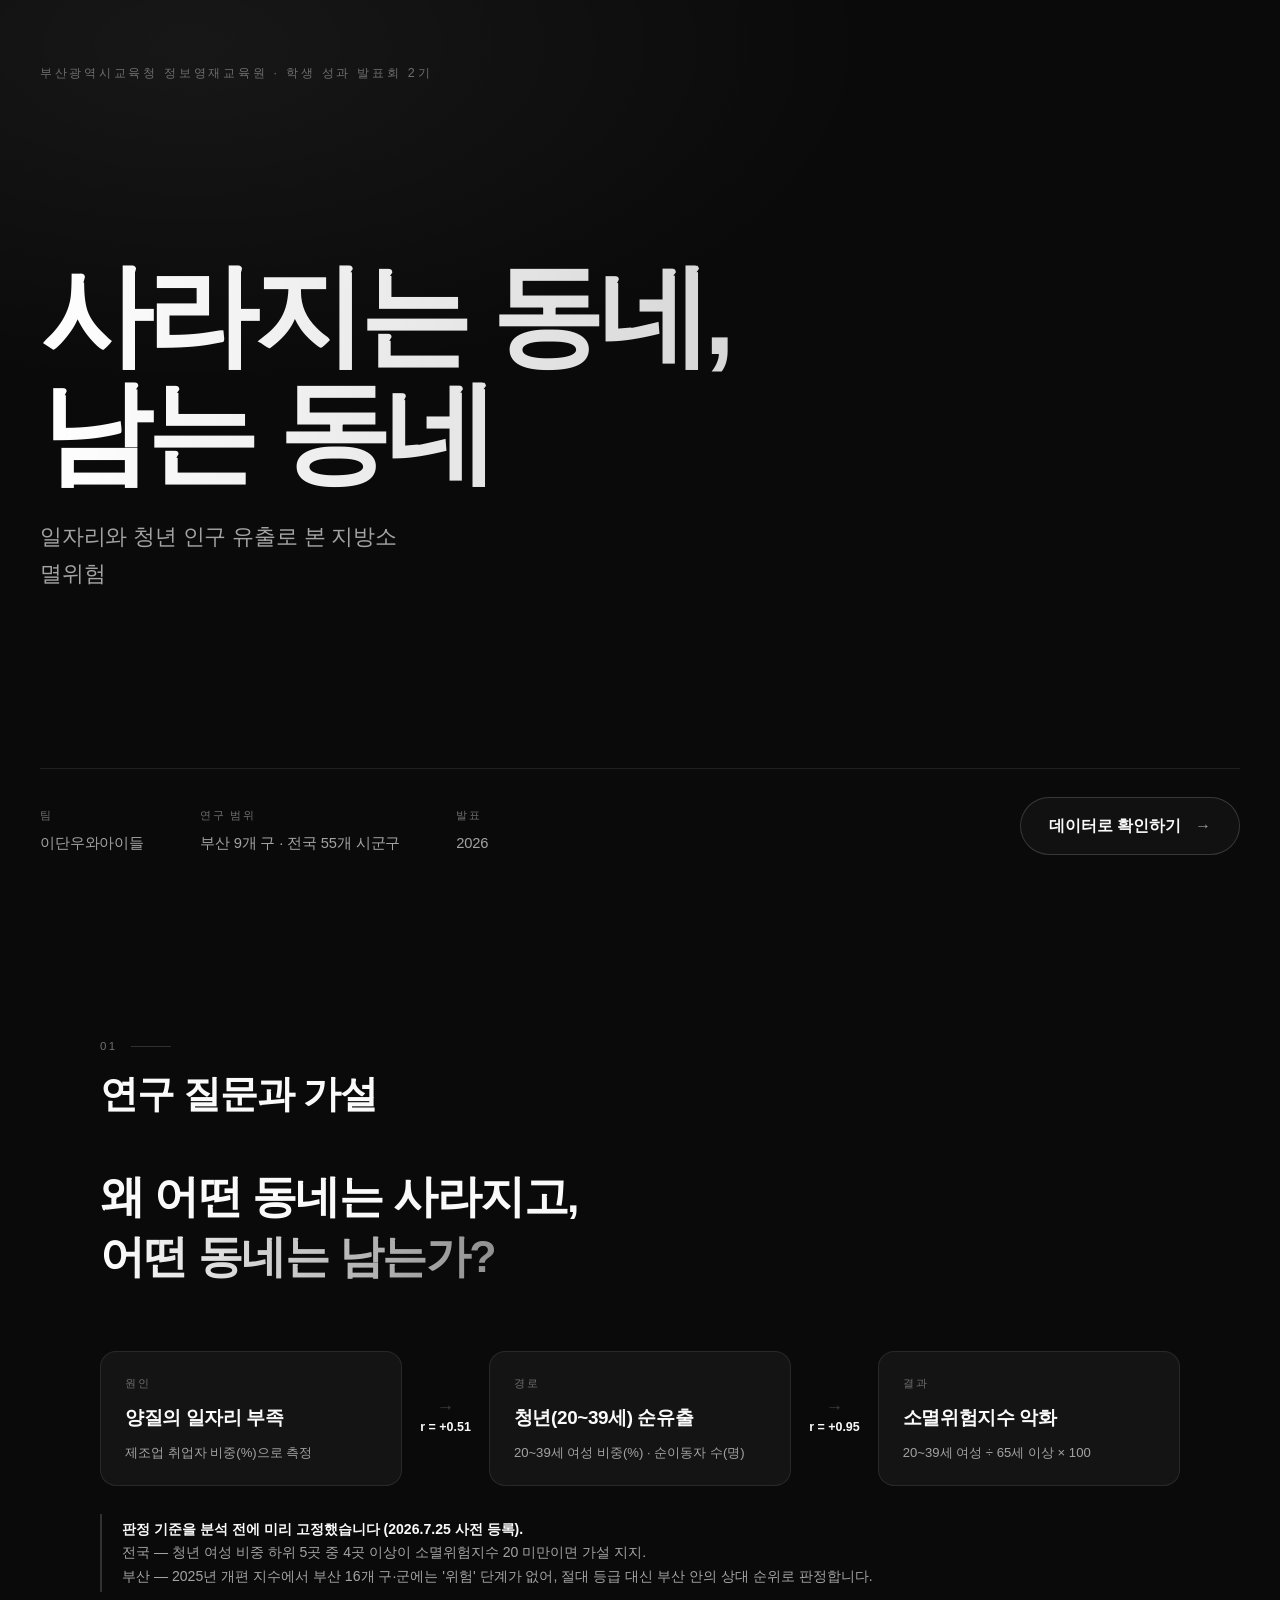
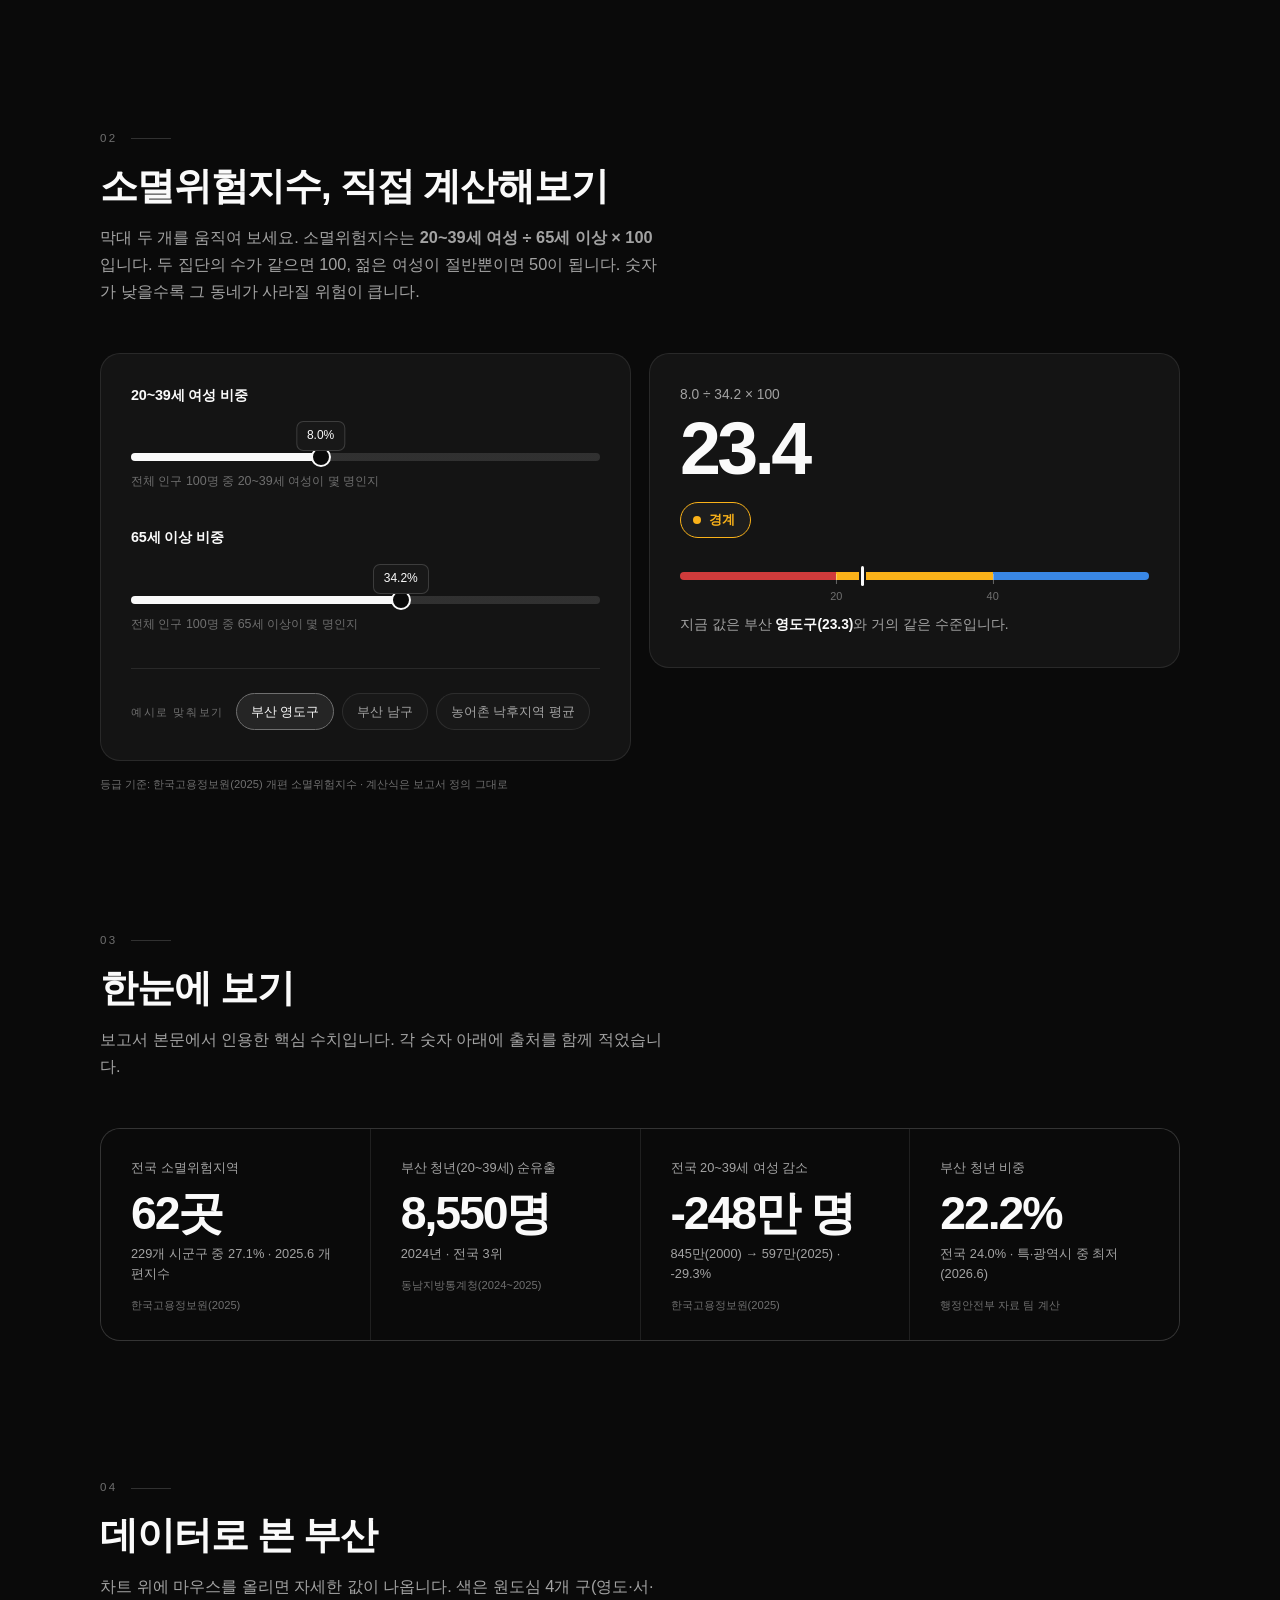
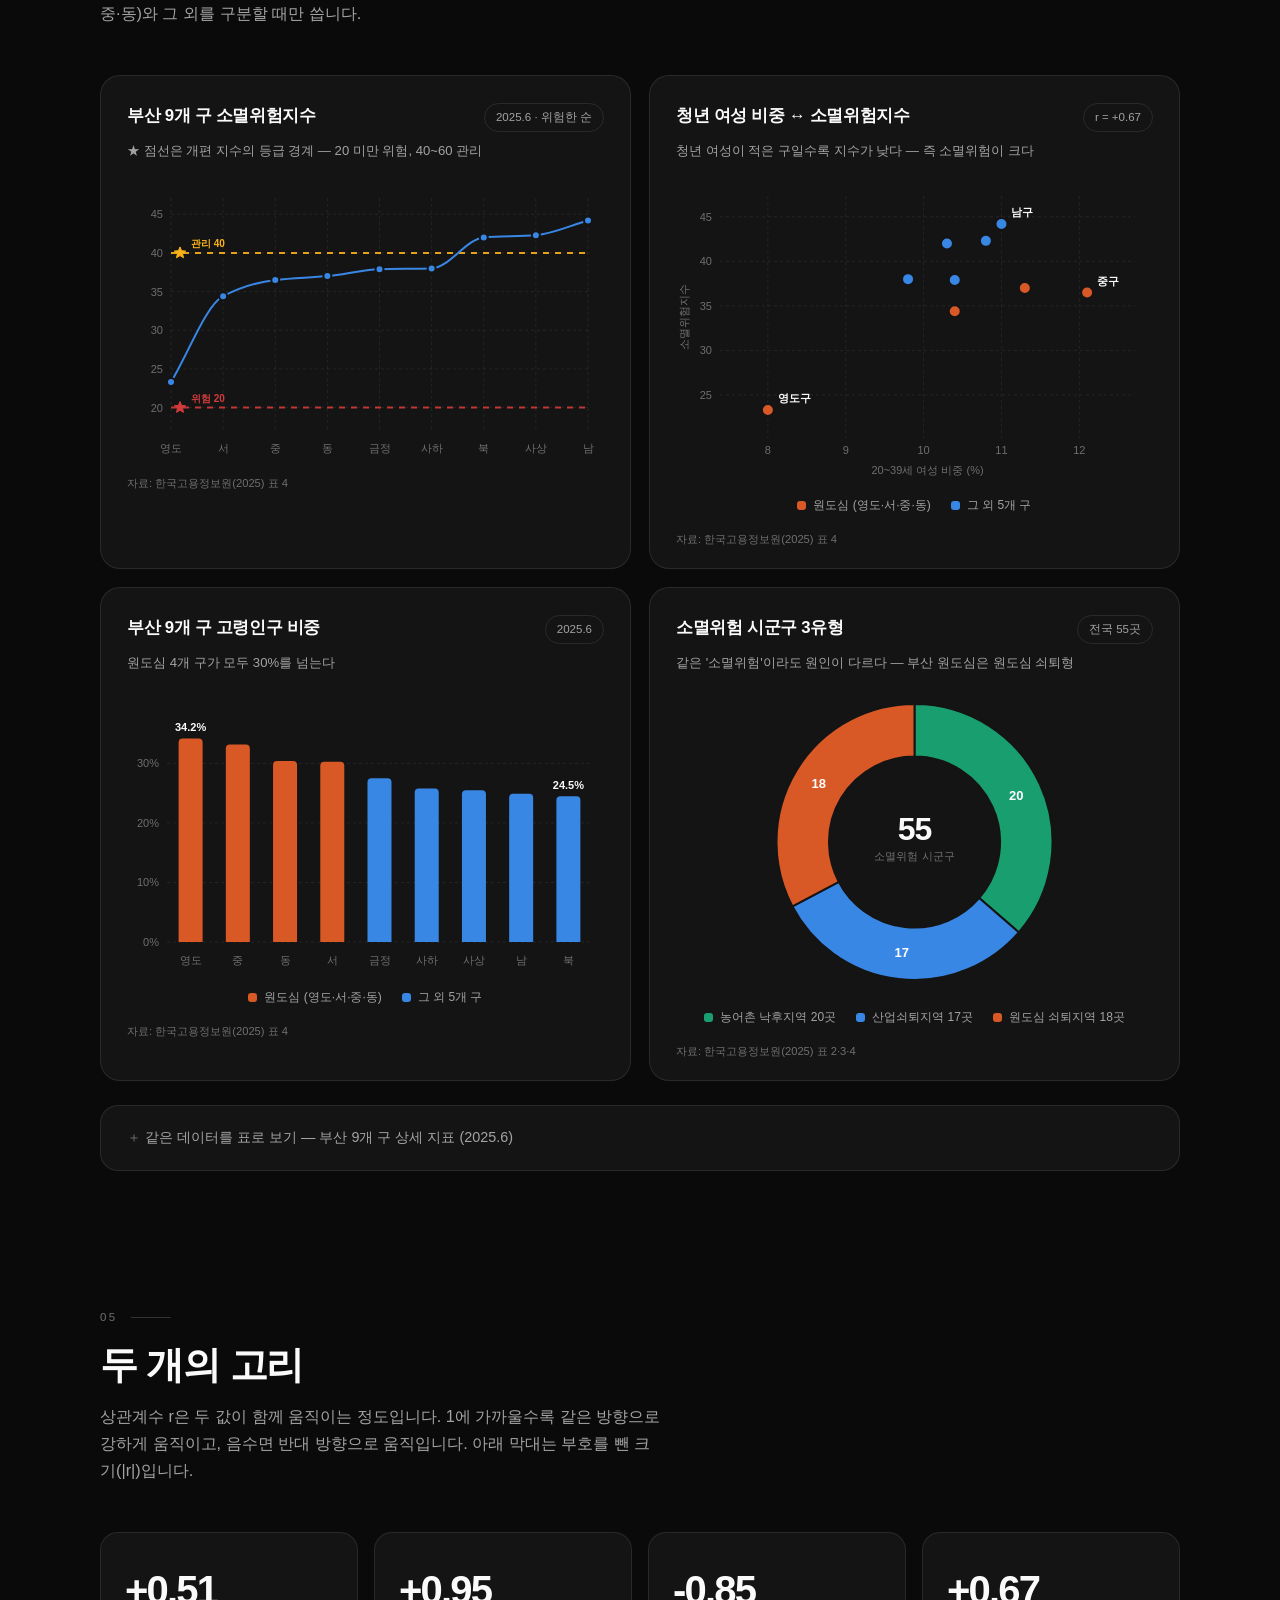
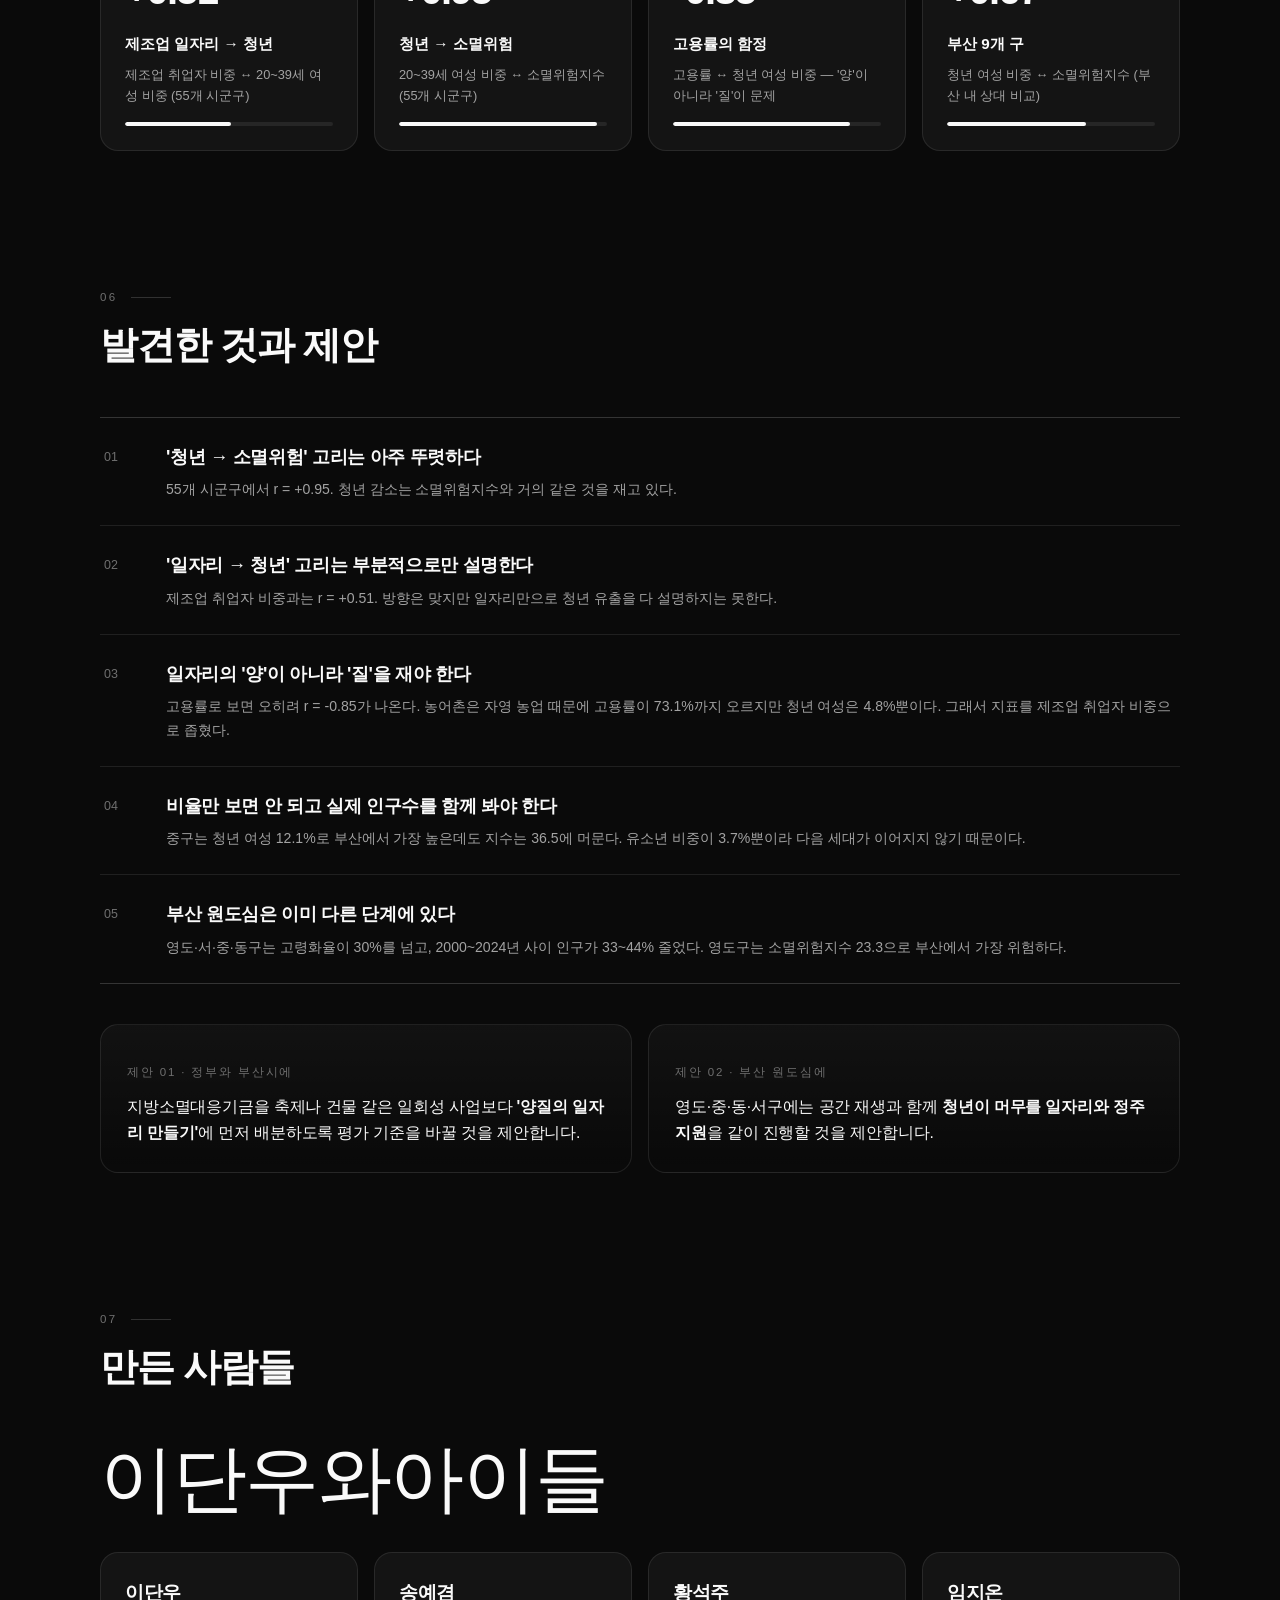
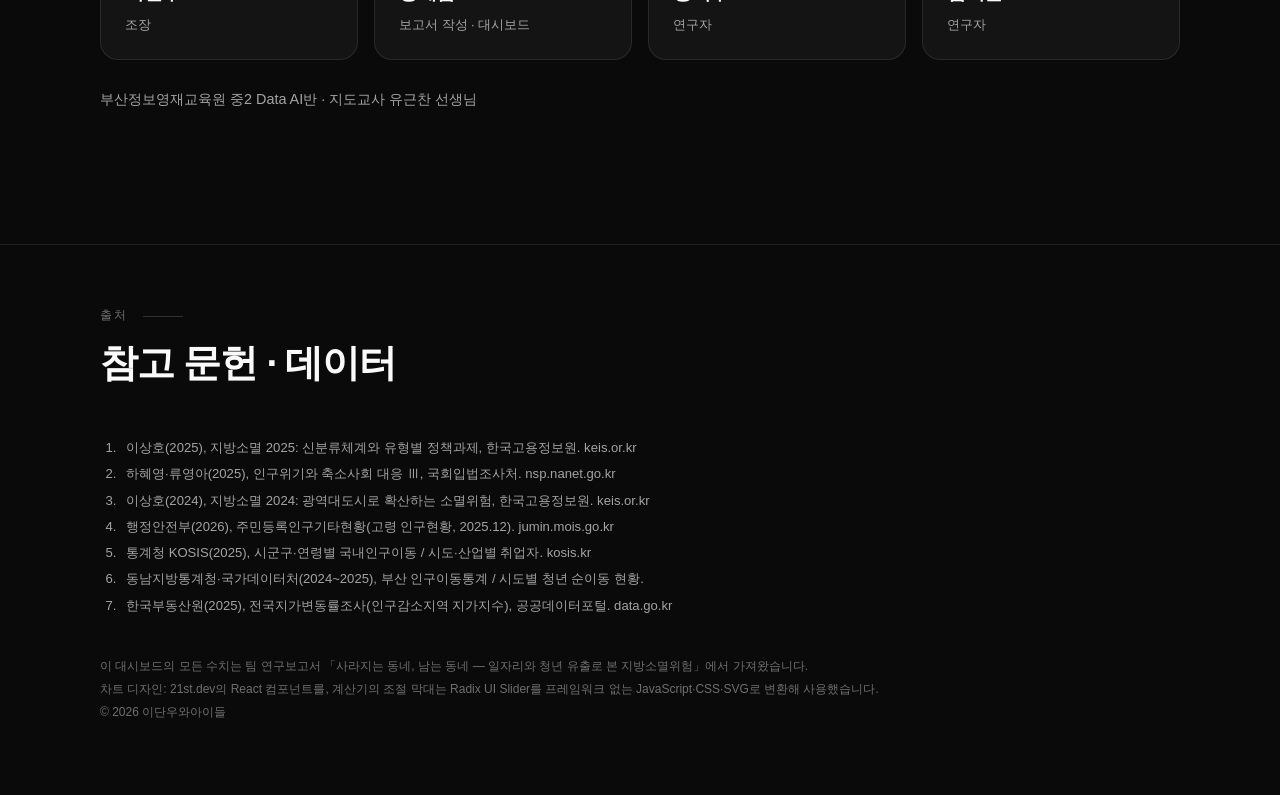
==== index.html @ b684903c "지방소멸위험 연구 대시보드 부산정보영재교육원 이단우와아이들 팀 연구보고서 「사라지는 동네, 남는 동네 — 일자리와 청년 유출로 본 지방소멸위험」의 수치를 한 화면에서 볼 수 있는 " ====
<!DOCTYPE html>
<html lang="ko">
<head>
  <meta charset="UTF-8">
  <meta name="viewport" content="width=device-width, initial-scale=1.0">
  <title>사라지는 동네, 남는 동네 · 이단우와아이들</title>
  <meta name="description" content="일자리와 청년 유출로 본 지방소멸위험 — 부산정보영재교육원 이단우와아이들 팀 연구 대시보드">
  <meta name="theme-color" content="#0a0a0a">
  <link rel="stylesheet" href="static/dashboard.css">
  <!-- JS가 켜져 있을 때만 스크롤 등장 효과를 쓴다.
       이 클래스가 없으면 .reveal 섹션이 처음부터 그냥 보이므로,
       스크립트가 실패해도 본문이 사라지지 않는다. -->
  <script>document.documentElement.classList.add("js-on");</script>
</head>
<body>

  <!-- ══════════════ 시작화면 ══════════════
       움직이는 요소가 하나도 없다. 글자와 버튼이 모두 HTML에 그대로 있어서
       JavaScript가 실행되지 않아도 화면이 그대로 보인다. -->
  <header class="hero">
    <p class="eyebrow">부산광역시교육청 정보영재교육원 · 학생 성과 발표회 2기</p>

    <div class="hero-mid">
      <h1 class="hero-title">사라지는 동네,<br>남는 동네</h1>
      <p class="hero-sub">일자리와 청년 인구 유출로 본 지방소멸위험</p>
    </div>

    <div class="hero-foot">
      <dl class="hero-meta">
        <div><dt>팀</dt><dd>이단우와아이들</dd></div>
        <div><dt>연구 범위</dt><dd>부산 9개 구 · 전국 55개 시군구</dd></div>
        <div><dt>발표</dt><dd>2026</dd></div>
      </dl>
      <a class="cta" href="#question">
        <span>데이터로 확인하기</span><span class="arrow">→</span>
      </a>
    </div>
  </header>

  <div class="wrap">

    <!-- ══════════════ 01 연구 질문 ══════════════ -->
    <section class="block reveal" id="question">
      <div class="sec-head">
        <span class="sec-num">01</span>
        <h2 class="sec-title">연구 질문과 가설</h2>
      </div>

      <p class="lead">왜 어떤 동네는 사라지고, <em>어떤 동네는 남는가?</em></p>

      <div class="chain">
        <div class="chain-node">
          <p class="step">원인</p>
          <p class="what">양질의 일자리 부족</p>
          <p class="how">제조업 취업자 비중(%)으로 측정</p>
        </div>
        <div class="chain-link">
          <span class="ar">→</span>
          <span class="r">r = +0.51</span>
        </div>
        <div class="chain-node">
          <p class="step">경로</p>
          <p class="what">청년(20~39세) 순유출</p>
          <p class="how">20~39세 여성 비중(%) · 순이동자 수(명)</p>
        </div>
        <div class="chain-link">
          <span class="ar">→</span>
          <span class="r">r = +0.95</span>
        </div>
        <div class="chain-node">
          <p class="step">결과</p>
          <p class="what">소멸위험지수 악화</p>
          <p class="how">20~39세 여성 ÷ 65세 이상 × 100</p>
        </div>
      </div>

      <div class="note-card">
        <strong>판정 기준을 분석 전에 미리 고정했습니다 (2026.7.25 사전 등록).</strong><br>
        전국 — 청년 여성 비중 하위 5곳 중 4곳 이상이 소멸위험지수 20 미만이면 가설 지지.<br>
        부산 — 2025년 개편 지수에서 부산 16개 구·군에는 '위험' 단계가 없어, 절대 등급 대신
        부산 안의 상대 순위로 판정합니다.
      </div>
    </section>

    <!-- ══════════════ 02 계산기 ══════════════
         슬라이더·설명·기본 결과가 전부 HTML에 들어 있고,
         calc.js는 값을 바꿔 끼우는 일만 한다. -->
    <section class="block reveal" id="calc">
      <div class="sec-head">
        <span class="sec-num">02</span>
        <h2 class="sec-title">소멸위험지수, 직접 계산해보기</h2>
        <p class="sec-desc">막대 두 개를 움직여 보세요. 소멸위험지수는
          <strong>20~39세 여성 ÷ 65세 이상 × 100</strong>입니다. 두 집단의 수가 같으면 100,
          젊은 여성이 절반뿐이면 50이 됩니다. 숫자가 낮을수록 그 동네가 사라질 위험이 큽니다.</p>
      </div>

      <div class="calc">
        <div class="calc-controls">
          <div class="field">
            <label for="s-young">20~39세 여성 비중</label>
            <div class="slider">
              <input type="range" id="s-young" min="4" max="14" step="0.1" value="8">
              <output class="slider-bubble" for="s-young">8.0%</output>
            </div>
            <p class="field-help">전체 인구 100명 중 20~39세 여성이 몇 명인지</p>
          </div>

          <div class="field">
            <label for="s-aged">65세 이상 비중</label>
            <div class="slider">
              <input type="range" id="s-aged" min="18" max="46" step="0.1" value="34.2">
              <output class="slider-bubble" for="s-aged">34.2%</output>
            </div>
            <p class="field-help">전체 인구 100명 중 65세 이상이 몇 명인지</p>
          </div>

          <div class="presets">
            <span class="presets-label">예시로 맞춰보기</span>
            <button type="button" data-young="8.0" data-aged="34.2">부산 영도구</button>
            <button type="button" data-young="11.0" data-aged="24.9">부산 남구</button>
            <button type="button" data-young="4.8" data-aged="43.4">농어촌 낙후지역 평균</button>
          </div>
        </div>

        <div class="calc-result">
          <!-- 여기 적힌 값은 슬라이더 초기값(영도구)의 계산 결과다.
               JS가 실행되면 같은 자리에 새 값이 들어간다. -->
          <p class="calc-formula" id="calc-formula">8.0 ÷ 34.2 × 100</p>
          <p class="calc-value" id="calc-value">23.4</p>
          <p class="calc-badge" id="calc-badge" style="--tone: var(--status-warning)">경계</p>
          <div class="calc-gauge">
            <span class="calc-needle" id="calc-needle"></span>
            <span class="calc-mark" style="--at: 33.33%"><i>20</i></span>
            <span class="calc-mark" style="--at: 66.67%"><i>40</i></span>
          </div>
          <p class="calc-compare" id="calc-compare">지금 값은 부산 <strong>영도구(23.3)</strong>와 거의 같은 수준입니다.</p>
        </div>
      </div>

      <p class="card-src">등급 기준: 한국고용정보원(2025) 개편 소멸위험지수 · 계산식은 보고서 정의 그대로</p>
    </section>

    <!-- ══════════════ 03 한눈에 보기 ══════════════ -->
    <section class="block reveal">
      <div class="sec-head">
        <span class="sec-num">03</span>
        <h2 class="sec-title">한눈에 보기</h2>
        <p class="sec-desc">보고서 본문에서 인용한 핵심 수치입니다. 각 숫자 아래에 출처를 함께 적었습니다.</p>
      </div>
      <div class="stats" id="stats"></div>
    </section>

    <!-- ══════════════ 04 데이터 ══════════════ -->
    <section class="block reveal">
      <div class="sec-head">
        <span class="sec-num">04</span>
        <h2 class="sec-title">데이터로 본 부산</h2>
        <p class="sec-desc">차트 위에 마우스를 올리면 자세한 값이 나옵니다. 색은 원도심 4개 구(영도·서·중·동)와
          그 외를 구분할 때만 씁니다.</p>
      </div>

      <div class="charts">
        <article class="card">
          <div class="card-head">
            <h3>부산 9개 구 소멸위험지수</h3>
            <span class="tag">2025.6 · 위험한 순</span>
          </div>
          <p class="card-sub">★ 점선은 개편 지수의 등급 경계 — 20 미만 위험, 40~60 관리</p>
          <div class="chart" id="chart-line"></div>
          <p class="card-src">자료: 한국고용정보원(2025) 표 4</p>
        </article>

        <article class="card">
          <div class="card-head">
            <h3>청년 여성 비중 ↔ 소멸위험지수</h3>
            <span class="tag">r = +0.67</span>
          </div>
          <p class="card-sub">청년 여성이 적은 구일수록 지수가 낮다 — 즉 소멸위험이 크다</p>
          <div class="chart" id="chart-scatter"></div>
          <p class="card-src">자료: 한국고용정보원(2025) 표 4</p>
        </article>

        <article class="card">
          <div class="card-head">
            <h3>부산 9개 구 고령인구 비중</h3>
            <span class="tag">2025.6</span>
          </div>
          <p class="card-sub">원도심 4개 구가 모두 30%를 넘는다</p>
          <div class="chart" id="chart-bar"></div>
          <p class="card-src">자료: 한국고용정보원(2025) 표 4</p>
        </article>

        <article class="card">
          <div class="card-head">
            <h3>소멸위험 시군구 3유형</h3>
            <span class="tag">전국 55곳</span>
          </div>
          <p class="card-sub">같은 '소멸위험'이라도 원인이 다르다 — 부산 원도심은 원도심 쇠퇴형</p>
          <div class="chart" id="chart-donut"></div>
          <p class="card-src">자료: 한국고용정보원(2025) 표 2·3·4</p>
        </article>
      </div>

      <details class="table-box">
        <summary>같은 데이터를 표로 보기 — 부산 9개 구 상세 지표 (2025.6)</summary>
        <div class="table-scroll"><table id="data-table"></table></div>
      </details>
    </section>

    <!-- ══════════════ 05 상관계수 ══════════════ -->
    <section class="block reveal">
      <div class="sec-head">
        <span class="sec-num">05</span>
        <h2 class="sec-title">두 개의 고리</h2>
        <p class="sec-desc">상관계수 r은 두 값이 함께 움직이는 정도입니다. 1에 가까울수록 같은 방향으로
          강하게 움직이고, 음수면 반대 방향으로 움직입니다. 아래 막대는 부호를 뺀 크기(|r|)입니다.</p>
      </div>
      <div class="corr" id="corr"></div>
    </section>

    <!-- ══════════════ 06 결론 ══════════════ -->
    <section class="block reveal">
      <div class="sec-head">
        <span class="sec-num">06</span>
        <h2 class="sec-title">발견한 것과 제안</h2>
      </div>

      <div class="findings">
        <div class="finding">
          <span class="n">01</span>
          <div>
            <p class="t">'청년 → 소멸위험' 고리는 아주 뚜렷하다</p>
            <p class="d">55개 시군구에서 r = +0.95. 청년 감소는 소멸위험지수와 거의 같은 것을 재고 있다.</p>
          </div>
        </div>
        <div class="finding">
          <span class="n">02</span>
          <div>
            <p class="t">'일자리 → 청년' 고리는 부분적으로만 설명한다</p>
            <p class="d">제조업 취업자 비중과는 r = +0.51. 방향은 맞지만 일자리만으로 청년 유출을 다 설명하지는 못한다.</p>
          </div>
        </div>
        <div class="finding">
          <span class="n">03</span>
          <div>
            <p class="t">일자리의 '양'이 아니라 '질'을 재야 한다</p>
            <p class="d">고용률로 보면 오히려 r = -0.85가 나온다. 농어촌은 자영 농업 때문에 고용률이 73.1%까지
              오르지만 청년 여성은 4.8%뿐이다. 그래서 지표를 제조업 취업자 비중으로 좁혔다.</p>
          </div>
        </div>
        <div class="finding">
          <span class="n">04</span>
          <div>
            <p class="t">비율만 보면 안 되고 실제 인구수를 함께 봐야 한다</p>
            <p class="d">중구는 청년 여성 12.1%로 부산에서 가장 높은데도 지수는 36.5에 머문다. 유소년 비중이
              3.7%뿐이라 다음 세대가 이어지지 않기 때문이다.</p>
          </div>
        </div>
        <div class="finding">
          <span class="n">05</span>
          <div>
            <p class="t">부산 원도심은 이미 다른 단계에 있다</p>
            <p class="d">영도·서·중·동구는 고령화율이 30%를 넘고, 2000~2024년 사이 인구가 33~44% 줄었다.
              영도구는 소멸위험지수 23.3으로 부산에서 가장 위험하다.</p>
          </div>
        </div>
      </div>

      <div class="proposals">
        <div class="proposal">
          <p class="who">제안 01 · 정부와 부산시에</p>
          <p>지방소멸대응기금을 축제나 건물 같은 일회성 사업보다 <strong>'양질의 일자리 만들기'</strong>에
            먼저 배분하도록 평가 기준을 바꿀 것을 제안합니다.</p>
        </div>
        <div class="proposal">
          <p class="who">제안 02 · 부산 원도심에</p>
          <p>영도·중·동·서구에는 공간 재생과 함께 <strong>청년이 머무를 일자리와 정주 지원</strong>을
            같이 진행할 것을 제안합니다.</p>
        </div>
      </div>
    </section>

    <!-- ══════════════ 07 팀 ══════════════ -->
    <section class="block reveal">
      <div class="sec-head">
        <span class="sec-num">07</span>
        <h2 class="sec-title">만든 사람들</h2>
      </div>
      <p class="team-name">이단우와아이들</p>
      <div class="members">
        <div class="member"><p class="nm">이단우</p><p class="ro">조장</p></div>
        <div class="member"><p class="nm">송예겸</p><p class="ro">보고서 작성 · 대시보드</p></div>
        <div class="member"><p class="nm">황석주</p><p class="ro">연구자</p></div>
        <div class="member"><p class="nm">임지온</p><p class="ro">연구자</p></div>
      </div>
      <p class="team-foot">부산정보영재교육원 중2 Data AI반 · 지도교사 유근찬 선생님</p>
    </section>
  </div>

  <!-- ══════════════ 출처 ══════════════ -->
  <footer class="site-foot">
    <div class="wrap">
      <div class="sec-head">
        <span class="sec-num">출처</span>
        <h2 class="sec-title">참고 문헌 · 데이터</h2>
      </div>
      <ol class="sources-list" id="sources"></ol>
      <p class="foot-note">
        이 대시보드의 모든 수치는 팀 연구보고서 「사라지는 동네, 남는 동네 — 일자리와 청년 유출로 본 지방소멸위험」에서 가져왔습니다.<br>
        차트 디자인: 21st.dev의 React 컴포넌트를, 계산기의 조절 막대는 Radix UI Slider를
        프레임워크 없는 JavaScript·CSS·SVG로 변환해 사용했습니다.<br>
        © 2026 이단우와아이들
      </p>
    </div>
  </footer>

  <script src="static/data.js"></script>
  <script src="static/charts.js"></script>
  <script src="static/hero.js"></script>
  <script src="static/calc.js"></script>
  <script>
    /* ---------- 요약 숫자 ---------- */
    document.getElementById("stats").innerHTML = REPORT_DATA.stats.map((s) => `
      <div class="stat">
        <p class="k">${s.label}</p>
        <p class="v">${s.value}</p>
        <p class="s">${s.sub}</p>
        <p class="src">${s.src}</p>
      </div>`).join("");

    /* ---------- 상관계수 (막대 길이는 부호를 뺀 |r|) ---------- */
    document.getElementById("corr").innerHTML = REPORT_DATA.correlations.map((c) => `
      <div class="corr-item">
        <p class="r">${c.r}</p>
        <p class="pair">${c.pair}</p>
        <p class="note">${c.note}</p>
        <div class="rbar"><span style="width:${Math.abs(parseFloat(c.r)) * 100}%"></span></div>
      </div>`).join("");

    /* ---------- 차트 4개 ---------- */
    const GU = REPORT_DATA.busanGu;
    const GROUPS = {
      old:  { label: "원도심 (영도·서·중·동)", color: "var(--chart-2)" },
      rest: { label: "그 외 5개 구",           color: "var(--chart-1)" },
    };

    renderLineChart(document.getElementById("chart-line"), {
      data: [...GU].sort((a, b) => a.index - b.index)
        .map((d) => ({ label: d.gu.replace("구", ""), y: d.index, change: d.popChange })),
      levels: REPORT_DATA.levels,
    });

    renderScatterChart(document.getElementById("chart-scatter"), {
      data: GU.map((d) => ({ x: d.youngF, y: d.index, label: d.gu,
        group: d.oldTown ? "old" : "rest", aged: d.aged, popChange: d.popChange })),
      groups: GROUPS,
      xLabel: "20~39세 여성 비중 (%)",
      yLabel: "소멸위험지수",
      annotate: ["영도구", "중구", "남구"],
    });

    renderBarChart(document.getElementById("chart-bar"), {
      data: [...GU].sort((a, b) => b.aged - a.aged)
        .map((d) => ({ label: d.gu, value: d.aged, group: d.oldTown ? "old" : "rest" })),
      groups: GROUPS,
    });

    renderDonutChart(document.getElementById("chart-donut"), {
      data: REPORT_DATA.types.map((t) => ({ ...t, color: `var(--chart-${t.slot})` })),
    });

    /* ---------- 데이터 표 ---------- */
    document.getElementById("data-table").innerHTML =
      `<thead><tr><th>구</th><th>전체인구</th><th>고령 비중</th><th>20~39세 여성</th>
       <th>제조업 취업자</th><th>인구증감 00~24</th><th>소멸위험지수</th></tr></thead><tbody>` +
      GU.map((d) => `<tr class="${d.oldTown ? "row-old" : ""}">
        <td>${d.gu}${d.oldTown ? " *" : ""}</td><td>${d.pop.toLocaleString()}명</td>
        <td>${d.aged}%</td><td>${d.youngF}%</td><td>${d.manuf}%</td>
        <td>${d.popChange}%</td><td>${d.index}</td></tr>`).join("") +
      `</tbody><caption>* 표시는 원도심 4개 구 · 자료: 한국고용정보원(2025) 표 4</caption>`;

    /* ---------- 출처 ---------- */
    document.getElementById("sources").innerHTML =
      REPORT_DATA.sources.map((s) => `<li>${s}</li>`).join("");
  </script>
</body>
</html>
---- static/dashboard.css ----
/* =========================================================
   대시보드 스타일 — 「사라지는 동네, 남는 동네」
   에디토리얼(잡지형) 다크 레이아웃. 화면 장식은 전부 무채색으로 두고
   색은 오직 데이터에만 쓴다.
   ========================================================= */

:root {
  /* 배경과 면 */
  --bg: #0a0a0a;
  --card: #141414;          /* 차트가 그려지는 면 — 팔레트 검증 기준 */
  --card-2: #1b1b1b;
  --line: rgba(255, 255, 255, 0.09);
  --line-strong: rgba(255, 255, 255, 0.16);

  /* 글자 */
  --ink: #fafafa;
  --ink-2: #a3a3a3;
  --ink-3: #6f6f6f;

  /* 데이터 색 — 색약 구분·명도·대비 검증을 통과한 3색 (표면 #141414 기준) */
  --chart-1: #3987e5;         /* blue   : 그 외 구 / 산업쇠퇴 */
  --chart-2: #d95926;         /* orange : 원도심 */
  --chart-3: #199e70;         /* aqua   : 농어촌 낙후 */
  --chart-grid: rgba(255, 255, 255, 0.07);
  --status-critical: #d03b3b; /* 위험 경계선 */
  --status-warning: #fab219;  /* 관리 경계선 */

  --sans: "Pretendard", -apple-system, BlinkMacSystemFont, "Segoe UI",
          "Apple SD Gothic Neo", "Malgun Gothic", "맑은 고딕", sans-serif;

  --pad: clamp(20px, 5vw, 40px);
  --gap-section: clamp(72px, 11vw, 132px);
}

@font-face {
  font-family: "Cafe24 Supermagic";
  src: url("fonts/Cafe24Supermagic-Regular-v1.0.ttf") format("truetype");
  font-display: swap;
}

* { box-sizing: border-box; margin: 0; padding: 0; }

html { scroll-behavior: smooth; }

body {
  background: var(--bg);
  color: var(--ink);
  font-family: var(--sans);
  line-height: 1.65;
  -webkit-font-smoothing: antialiased;
  overflow-x: hidden;
}

/* =========================================================
   시작화면 — 정지된 에디토리얼 표지
   위(소속) / 가운데(제목) / 아래(가로선 + 정보 + 버튼)로 나뉜 세로 3단.
   애니메이션이 하나도 없고, 모든 글자가 처음부터 보인다.
   ========================================================= */
.hero {
  position: relative;
  min-height: 100svh;
  display: grid;
  grid-template-rows: auto 1fr auto;
  gap: 40px;
  overflow: hidden;
  padding: clamp(40px, 7vh, 72px) var(--pad) clamp(32px, 5vh, 52px);
}

/* 왼쪽 위에서 옅게 퍼지는 빛 — 정지된 그라디언트 한 장 */
.hero::before {
  content: "";
  position: absolute;
  inset: 0;
  background: radial-gradient(1100px 550px at 15% 5%, rgba(255, 255, 255, 0.055), transparent 62%);
  pointer-events: none;
}

/* 아래쪽으로 갈수록 배경이 페이지 색과 자연스럽게 이어지도록 */
.hero::after {
  content: "";
  position: absolute;
  left: 0; right: 0; bottom: 0;
  height: 24vh;
  background: linear-gradient(to bottom, transparent, var(--bg));
  pointer-events: none;
}

.hero > * { position: relative; z-index: 1; }

.eyebrow {
  font-size: clamp(0.68rem, 1.6vw, 0.78rem);
  letter-spacing: 0.22em;
  color: var(--ink-3);
}

/* 줄바꿈은 제목의 <br> 이 담당한다. 여기에 ch 단위 max-width 를 걸면
   부모 글자 크기(16px) 기준이라 제목이 한 글자씩 쪼개진다. */
.hero-mid { align-self: center; }

.hero-title {
  font-size: clamp(2.7rem, 10vw, 7rem);
  font-weight: 800;
  letter-spacing: -0.05em;
  line-height: 1.04;
  background-image: linear-gradient(to right, #ffffff, rgba(255, 255, 255, 0.72));
  -webkit-background-clip: text;
  background-clip: text;
  color: transparent;
}

.hero-sub {
  margin-top: clamp(18px, 3vw, 28px);
  font-size: clamp(1rem, 2.4vw, 1.4rem);
  color: var(--ink-2);
  letter-spacing: -0.01em;
  max-width: 30ch;
}

/* 아래 띠: 왼쪽에 연구 정보, 오른쪽에 버튼 */
.hero-foot {
  border-top: 1px solid var(--line);
  padding-top: clamp(20px, 3vw, 28px);
  display: flex;
  align-items: flex-end;
  justify-content: space-between;
  flex-wrap: wrap;
  gap: 24px 32px;
}

.hero-meta {
  display: flex;
  flex-wrap: wrap;
  gap: 12px clamp(24px, 5vw, 56px);
}
.hero-meta dt {
  font-size: 0.68rem;
  letter-spacing: 0.16em;
  color: var(--ink-3);
  margin-bottom: 6px;
}
.hero-meta dd { font-size: 0.92rem; color: var(--ink-2); letter-spacing: -0.01em; }

.cta {
  display: inline-flex;
  align-items: center;
  gap: 14px;
  padding: 15px 28px;
  border-radius: 999px;
  border: 1px solid var(--line-strong);
  background: rgba(255, 255, 255, 0.03);
  color: var(--ink);
  font-size: 0.98rem;
  font-weight: 600;
  text-decoration: none;
  white-space: nowrap;
  transition: background 0.3s ease, border-color 0.3s ease;
}
.cta:hover { background: rgba(255, 255, 255, 0.08); border-color: var(--ink-3); }

.cta .arrow { opacity: 0.6; }
.cta:hover .arrow { opacity: 1; }

/* =========================================================
   본문 레이아웃
   ========================================================= */
.wrap {
  max-width: 1160px;
  margin: 0 auto;
  padding: 0 var(--pad);
}

section.block { margin-top: var(--gap-section); }

.sec-head { margin-bottom: clamp(28px, 4vw, 48px); }

.sec-num {
  display: inline-block;
  font-size: 0.72rem;
  letter-spacing: 0.2em;
  color: var(--ink-3);
  margin-bottom: 14px;
}
.sec-num::after {
  content: "";
  display: inline-block;
  width: 40px;
  height: 1px;
  background: var(--line-strong);
  vertical-align: middle;
  margin-left: 14px;
}

.sec-title {
  font-size: clamp(1.6rem, 3.6vw, 2.4rem);
  font-weight: 700;
  letter-spacing: -0.03em;
  line-height: 1.25;
}

.sec-desc {
  margin-top: 14px;
  max-width: 62ch;
  color: var(--ink-2);
  font-size: clamp(0.92rem, 1.8vw, 1.02rem);
}

/* 스크롤 등장 — .js-on 은 <head> 에서 JS가 붙여준다.
   JS가 실행되지 않으면 이 규칙 자체가 적용되지 않아 본문이 처음부터 보인다. */
.js-on .reveal {
  opacity: 0;
  transform: translateY(28px);
  transition: opacity 0.8s cubic-bezier(0.16, 1, 0.3, 1),
              transform 0.8s cubic-bezier(0.16, 1, 0.3, 1);
}
.js-on .reveal.is-visible { opacity: 1; transform: none; }

/* =========================================================
   01 · 연구 질문 — 큰 문장 + 가설 체인
   ========================================================= */
.lead {
  font-size: clamp(1.5rem, 4.2vw, 2.8rem);
  font-weight: 700;
  letter-spacing: -0.035em;
  line-height: 1.35;
  max-width: 20ch;
}
.lead em {
  font-style: normal;
  background-image: linear-gradient(to right, #ffffff, rgba(255, 255, 255, 0.55));
  -webkit-background-clip: text;
  background-clip: text;
  color: transparent;
}

.chain {
  margin-top: clamp(40px, 6vw, 64px);
  display: flex;
  align-items: stretch;
  flex-wrap: wrap;
  gap: 14px;
}

.chain-node {
  flex: 1 1 220px;
  border: 1px solid var(--line);
  border-radius: 16px;
  background: var(--card);
  padding: 22px 24px;
}
.chain-node .step {
  font-size: 0.7rem;
  letter-spacing: 0.16em;
  color: var(--ink-3);
}
.chain-node .what {
  margin-top: 10px;
  font-size: clamp(1rem, 2.2vw, 1.18rem);
  font-weight: 600;
  letter-spacing: -0.02em;
}
.chain-node .how { margin-top: 8px; font-size: 0.82rem; color: var(--ink-2); }

.chain-link {
  flex: 0 0 auto;
  align-self: center;
  text-align: center;
  color: var(--ink-3);
  font-size: 0.78rem;
  padding: 0 4px;
}
.chain-link .r {
  display: block;
  color: var(--ink);
  font-weight: 700;
  font-variant-numeric: tabular-nums;
}
.chain-link .ar { display: block; font-size: 1.1rem; line-height: 1; opacity: 0.5; }

.note-card {
  margin-top: 28px;
  border-left: 2px solid var(--line-strong);
  padding: 4px 0 4px 20px;
  color: var(--ink-2);
  font-size: 0.88rem;
}
.note-card strong { color: var(--ink); font-weight: 600; }

/* =========================================================
   02 · 소멸위험지수 계산기
   조절 막대는 Radix UI Slider의 생김새(8px 트랙 · 20px 동그란 손잡이 ·
   2px 테두리)를 네이티브 <input type="range"> 위에 CSS로 다시 만든 것이다.
   --p (0~1) 하나로 트랙의 채워진 길이와 말풍선 위치를 함께 움직인다.
   ========================================================= */
.calc {
  display: grid;
  grid-template-columns: repeat(auto-fit, minmax(min(420px, 100%), 1fr));
  gap: 18px;
  align-items: start;
}

.calc-controls {
  border: 1px solid var(--line);
  border-radius: 20px;
  background: var(--card);
  padding: 30px clamp(20px, 2.6vw, 30px);
}

.field + .field { margin-top: 34px; }

.field label {
  display: block;
  font-size: 0.9rem;
  font-weight: 600;
  letter-spacing: -0.01em;
}

.field-help { margin-top: 10px; font-size: 0.78rem; color: var(--ink-3); }

/* 말풍선이 앉을 자리를 위쪽에 비워 둔다 */
.slider { position: relative; margin-top: 14px; padding-top: 32px; }

.slider input[type="range"] {
  -webkit-appearance: none;
  appearance: none;
  display: block;
  width: 100%;
  height: 8px;
  margin: 0;
  border-radius: 999px;
  cursor: pointer;
  background: linear-gradient(to right,
    var(--ink) 0 calc(var(--p, 0.5) * 100%),
    rgba(255, 255, 255, 0.12) calc(var(--p, 0.5) * 100%) 100%);
}

.slider input[type="range"]::-webkit-slider-thumb {
  -webkit-appearance: none;
  width: 20px;
  height: 20px;
  border-radius: 50%;
  border: 2px solid var(--ink);
  background: var(--bg);
  cursor: pointer;
}
.slider input[type="range"]::-moz-range-thumb {
  width: 16px;
  height: 16px;
  border-radius: 50%;
  border: 2px solid var(--ink);
  background: var(--bg);
  cursor: pointer;
}

.slider input[type="range"]:focus { outline: none; }
.slider input[type="range"]:focus-visible {
  outline: 3px solid rgba(255, 255, 255, 0.4);
  outline-offset: 5px;
}

/* 손잡이 중심은 양끝에서 10px(손잡이 반지름)만큼 안쪽까지만 움직인다 */
.slider-bubble {
  position: absolute;
  top: 0;
  left: calc(10px + (100% - 20px) * var(--p, 0.5));
  transform: translateX(-50%);
  padding: 4px 10px;
  border-radius: 7px;
  background: #181818;
  border: 1px solid var(--line-strong);
  color: var(--ink);
  font-size: 0.75rem;
  font-variant-numeric: tabular-nums;
  white-space: nowrap;
}

.presets {
  margin-top: 34px;
  padding-top: 24px;
  border-top: 1px solid var(--line);
  display: flex;
  flex-wrap: wrap;
  align-items: center;
  gap: 8px;
}
.presets-label {
  font-size: 0.7rem;
  letter-spacing: 0.14em;
  color: var(--ink-3);
  margin-right: 4px;
}
.presets button {
  font: inherit;
  font-size: 0.8rem;
  color: var(--ink-2);
  border: 1px solid var(--line);
  border-radius: 999px;
  background: rgba(255, 255, 255, 0.02);
  padding: 7px 14px;
  cursor: pointer;
  transition: color 0.2s ease, border-color 0.2s ease, background 0.2s ease;
}
.presets button:hover { color: var(--ink); border-color: var(--line-strong); }
.presets button[aria-pressed="true"] {
  color: var(--ink);
  border-color: var(--ink-3);
  background: rgba(255, 255, 255, 0.07);
}

/* ---- 결과 ---- */
.calc-result {
  border: 1px solid var(--line);
  border-radius: 20px;
  background: var(--card);
  padding: 30px clamp(20px, 2.6vw, 30px);
}

.calc-formula {
  font-size: 0.86rem;
  color: var(--ink-2);
  font-variant-numeric: tabular-nums;
}

.calc-value {
  margin-top: 6px;
  font-size: clamp(3rem, 9vw, 4.6rem);
  font-weight: 800;
  letter-spacing: -0.05em;
  line-height: 1;
  font-variant-numeric: tabular-nums;
}

.calc-badge {
  display: inline-flex;
  align-items: center;
  gap: 8px;
  margin-top: 16px;
  padding: 6px 15px 6px 12px;
  border-radius: 999px;
  border: 1px solid currentColor;
  background: rgba(255, 255, 255, 0.04);
  color: var(--tone, var(--ink));
  font-size: 0.84rem;
  font-weight: 600;
}
.calc-badge::before {
  content: "";
  width: 8px;
  height: 8px;
  border-radius: 50%;
  background: currentColor;
}

/* 0~60 눈금자. 세 구간 색이 곧 등급이다 */
.calc-gauge {
  position: relative;
  margin: 34px 0 34px;
  height: 8px;
  border-radius: 999px;
  background: linear-gradient(to right,
    var(--status-critical) 0 33.33%,
    var(--status-warning) 33.33% 66.67%,
    var(--chart-1) 66.67% 100%);
}
.calc-needle {
  position: absolute;
  top: -6px;
  bottom: -6px;
  left: var(--pos, 39%);
  width: 3px;
  margin-left: -1.5px;
  border-radius: 999px;
  background: var(--ink);
  box-shadow: 0 0 0 2px var(--card);
}
.calc-mark {
  position: absolute;
  top: 16px;
  left: var(--at);
  transform: translateX(-50%);
  font-size: 0.68rem;
  color: var(--ink-3);
  font-variant-numeric: tabular-nums;
}
.calc-mark i { font-style: normal; }
.calc-mark::before {
  content: "";
  position: absolute;
  left: 50%;
  top: -14px;
  width: 1px;
  height: 10px;
  background: rgba(255, 255, 255, 0.35);
}

.calc-compare { font-size: 0.86rem; color: var(--ink-2); }
.calc-compare strong { color: var(--ink); font-weight: 600; }

/* =========================================================
   03 · 요약 숫자
   ========================================================= */
.stats {
  display: grid;
  grid-template-columns: repeat(auto-fit, minmax(220px, 1fr));
  gap: 1px;
  background: var(--line);
  border: 1px solid var(--line);
  border-radius: 20px;
  overflow: hidden;
}

.stat {
  background: var(--bg);
  padding: 28px clamp(20px, 3vw, 30px) 26px;
}
.stat .k { font-size: 0.8rem; color: var(--ink-2); }
.stat .v {
  margin: 12px 0 8px;
  font-size: clamp(2rem, 4.6vw, 2.9rem);
  font-weight: 800;
  letter-spacing: -0.045em;
  line-height: 1;
}
.stat .s { font-size: 0.8rem; color: var(--ink-2); line-height: 1.55; }
.stat .src { margin-top: 12px; font-size: 0.7rem; color: var(--ink-3); }

/* =========================================================
   04 · 차트
   ========================================================= */
.charts {
  display: grid;
  grid-template-columns: repeat(auto-fit, minmax(min(430px, 100%), 1fr));
  gap: 18px;
}

.card {
  background: var(--card);
  border: 1px solid var(--line);
  border-radius: 20px;
  padding: 26px clamp(18px, 2.4vw, 26px) 20px;
  min-width: 0;
  transition: border-color 0.3s ease, transform 0.3s ease;
}
.card:hover { border-color: var(--line-strong); }

.card-head {
  display: flex;
  align-items: baseline;
  justify-content: space-between;
  gap: 14px;
}
.card-head h3 {
  font-size: 1.05rem;
  font-weight: 650;
  letter-spacing: -0.02em;
}
.tag {
  flex: none;
  font-size: 0.72rem;
  color: var(--ink-2);
  border: 1px solid var(--line);
  border-radius: 999px;
  padding: 4px 11px;
  white-space: nowrap;
}
.card-sub { margin-top: 8px; font-size: 0.82rem; color: var(--ink-2); }
.card-src { margin-top: 14px; font-size: 0.7rem; color: var(--ink-3); }

.chart { width: 100%; margin-top: 18px; }
.chart-svg { width: 100%; height: auto; display: block; }

/* SVG 안의 글자 */
.tick-label  { fill: var(--ink-3); font-size: 11px; font-family: var(--sans); font-variant-numeric: tabular-nums; }
.axis-label  { fill: var(--ink-3); font-size: 11px; font-family: var(--sans); }
.point-label { fill: var(--ink);   font-size: 11px; font-weight: 600; font-family: var(--sans); }
.level-label { font-size: 10px; font-weight: 700; font-family: var(--sans); }
.seg-label   { fill: #fff; font-size: 13px; font-weight: 700; font-family: var(--sans); }
.donut-center-num { fill: var(--ink); font-size: 32px; font-weight: 800; font-family: var(--sans); letter-spacing: -0.03em; }
.donut-center-sub { fill: var(--ink-3); font-size: 11px; font-family: var(--sans); }
.scatter-dot, .donut-seg { transition: opacity 0.15s ease; cursor: default; }

/* 툴팁 */
.chart-tip {
  position: fixed;
  top: 0; left: 0;
  z-index: 60;
  min-width: 11.5rem;
  pointer-events: none;
  opacity: 0;
  transition: opacity 0.12s ease;
  background: rgba(24, 24, 24, 0.97);
  border: 1px solid var(--line-strong);
  border-radius: 12px;
  padding: 11px 14px;
  font-family: var(--sans);
  font-size: 12px;
  color: var(--ink);
  backdrop-filter: blur(10px);
  box-shadow: 0 16px 40px rgba(0, 0, 0, 0.6);
}
.tip-label { font-weight: 650; margin-bottom: 7px; letter-spacing: -0.01em; }
.tip-sub { color: var(--ink-3); font-weight: 400; }
.tip-row { display: flex; align-items: center; gap: 9px; line-height: 1.85; }
.tip-swatch { width: 9px; height: 9px; border-radius: 3px; flex: none; }
.tip-name { color: var(--ink-2); flex: 1; padding-right: 16px; white-space: nowrap; }
.tip-value { font-weight: 650; font-variant-numeric: tabular-nums; }

/* 범례 */
.chart-legend {
  display: flex;
  justify-content: center;
  flex-wrap: wrap;
  gap: 8px 20px;
  padding-top: 16px;
  font-size: 12px;
  color: var(--ink-2);
}
.chart-legend-item { display: flex; align-items: center; gap: 7px; }

/* =========================================================
   05 · 상관계수
   ========================================================= */
.corr {
  display: grid;
  grid-template-columns: repeat(auto-fit, minmax(min(250px, 100%), 1fr));
  gap: 16px;
}
.corr-item {
  border: 1px solid var(--line);
  border-radius: 18px;
  padding: 24px;
  background: var(--card);
}
.corr-item .r {
  font-size: clamp(1.9rem, 4vw, 2.5rem);
  font-weight: 800;
  letter-spacing: -0.045em;
  font-variant-numeric: tabular-nums;
}
.corr-item .pair { margin-top: 8px; font-weight: 600; font-size: 0.95rem; }
.corr-item .note { margin-top: 8px; font-size: 0.8rem; color: var(--ink-2); }

/* 막대 게이지 — |r| 을 눈으로 비교 */
.rbar {
  margin-top: 16px;
  height: 4px;
  border-radius: 999px;
  background: rgba(255, 255, 255, 0.08);
  overflow: hidden;
}
.rbar span { display: block; height: 100%; border-radius: 999px; background: var(--ink); }

/* =========================================================
   06 · 결론
   ========================================================= */
.findings { display: grid; gap: 1px; background: var(--line); border-top: 1px solid var(--line); border-bottom: 1px solid var(--line); }
.finding {
  background: var(--bg);
  display: grid;
  grid-template-columns: 54px 1fr;
  gap: 8px;
  padding: 24px 4px;
  align-items: start;
}
.finding .n { color: var(--ink-3); font-size: 0.78rem; font-variant-numeric: tabular-nums; padding-top: 5px; }
.finding .t { font-size: clamp(1rem, 2.2vw, 1.15rem); font-weight: 600; letter-spacing: -0.02em; }
.finding .d { margin-top: 6px; font-size: 0.88rem; color: var(--ink-2); }

.proposals {
  margin-top: 40px;
  display: grid;
  grid-template-columns: repeat(auto-fit, minmax(min(320px, 100%), 1fr));
  gap: 16px;
}
.proposal {
  border: 1px solid var(--line);
  border-radius: 18px;
  padding: 26px;
  background: linear-gradient(180deg, rgba(255, 255, 255, 0.035), transparent);
}
.proposal .who { font-size: 0.72rem; letter-spacing: 0.16em; color: var(--ink-3); }
.proposal p { margin-top: 12px; font-size: 0.98rem; letter-spacing: -0.01em; }

/* =========================================================
   표로 보기
   ========================================================= */
.table-box {
  margin-top: 24px;
  border: 1px solid var(--line);
  border-radius: 18px;
  background: var(--card);
  padding: 20px clamp(18px, 2.4vw, 26px);
}
.table-box summary {
  cursor: pointer;
  color: var(--ink-2);
  font-size: 0.9rem;
  list-style: none;
}
.table-box summary::-webkit-details-marker { display: none; }
.table-box summary::before { content: "＋ "; color: var(--ink-3); }
.table-box[open] summary::before { content: "－ "; }
.table-box summary:hover { color: var(--ink); }
.table-scroll { overflow-x: auto; margin-top: 18px; }
table { border-collapse: collapse; width: 100%; min-width: 680px; font-size: 0.85rem; }
th, td {
  border-bottom: 1px solid var(--line);
  padding: 10px 12px;
  text-align: right;
  font-variant-numeric: tabular-nums;
  white-space: nowrap;
}
th:first-child, td:first-child { text-align: left; }
th { color: var(--ink-3); font-weight: 600; font-size: 0.78rem; }
.row-old td:first-child { color: var(--chart-2); font-weight: 600; }
caption { caption-side: bottom; text-align: left; color: var(--ink-3); font-size: 0.74rem; padding-top: 12px; }

/* =========================================================
   07 · 팀
   ========================================================= */
.team-name {
  font-family: "Cafe24 Supermagic", var(--sans);
  font-size: clamp(2.4rem, 8vw, 4.6rem);
  letter-spacing: -0.02em;
  line-height: 1.1;
  margin-bottom: 32px;
}

.members {
  display: grid;
  grid-template-columns: repeat(auto-fit, minmax(min(200px, 100%), 1fr));
  gap: 16px;
}
.member {
  border: 1px solid var(--line);
  border-radius: 18px;
  padding: 24px;
  background: var(--card);
  transition: transform 0.3s cubic-bezier(0.16, 1, 0.3, 1), border-color 0.3s ease;
}
.member:hover { transform: translateY(-4px); border-color: var(--line-strong); }
.member .nm { font-size: 1.2rem; font-weight: 700; letter-spacing: -0.02em; }
.member .ro { margin-top: 6px; font-size: 0.8rem; color: var(--ink-2); }

.team-foot { margin-top: 28px; color: var(--ink-2); font-size: 0.9rem; }

/* =========================================================
   출처 · 푸터
   ========================================================= */
.site-foot {
  margin-top: var(--gap-section);
  border-top: 1px solid var(--line);
  padding: 56px 0 72px;
}
.sources-list {
  margin: 0 0 0 20px;
  color: var(--ink-2);
  font-size: 0.82rem;
  line-height: 2;
}
.sources-list li { padding-left: 6px; }
.foot-note {
  margin-top: 36px;
  font-size: 0.75rem;
  color: var(--ink-3);
  line-height: 1.9;
}

/* =========================================================
   반응형 · 접근성
   ========================================================= */
@media (max-width: 720px) {
  .hero-mid { max-width: none; }
  .hero-foot { align-items: stretch; }
  .hero-meta { flex-direction: column; gap: 16px; }
  .cta { justify-content: center; }
  .chain { flex-direction: column; }
  .chain-link { align-self: flex-start; padding: 2px 0 2px 24px; text-align: left; }
  .chain-link .ar { display: inline; }
  .chain-link .r { display: inline; margin-left: 8px; }
  .finding { grid-template-columns: 1fr; gap: 0; }
  .finding .n { padding-top: 0; margin-bottom: 6px; }
}

@media (prefers-reduced-motion: reduce) {
  html { scroll-behavior: auto; }
  .js-on .reveal { opacity: 1; transform: none; transition: none; }
  .member:hover { transform: none; }
}
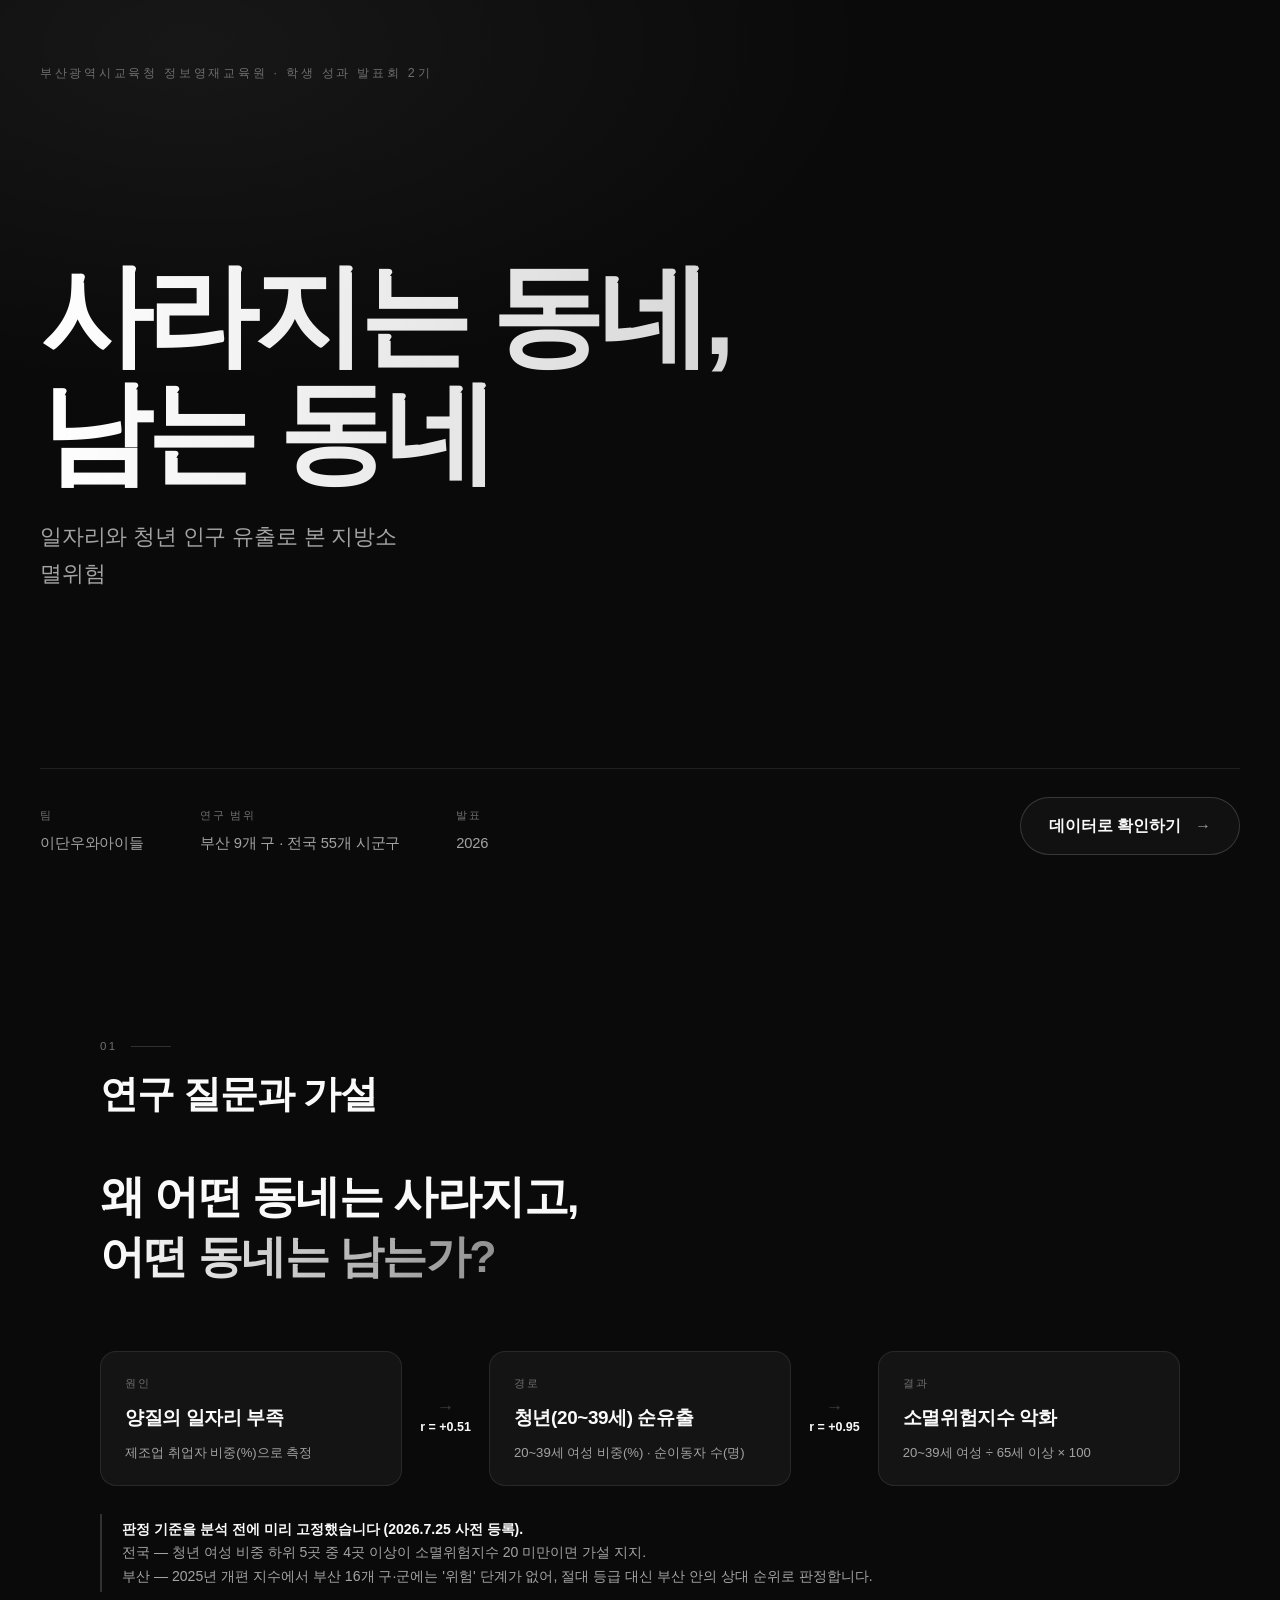
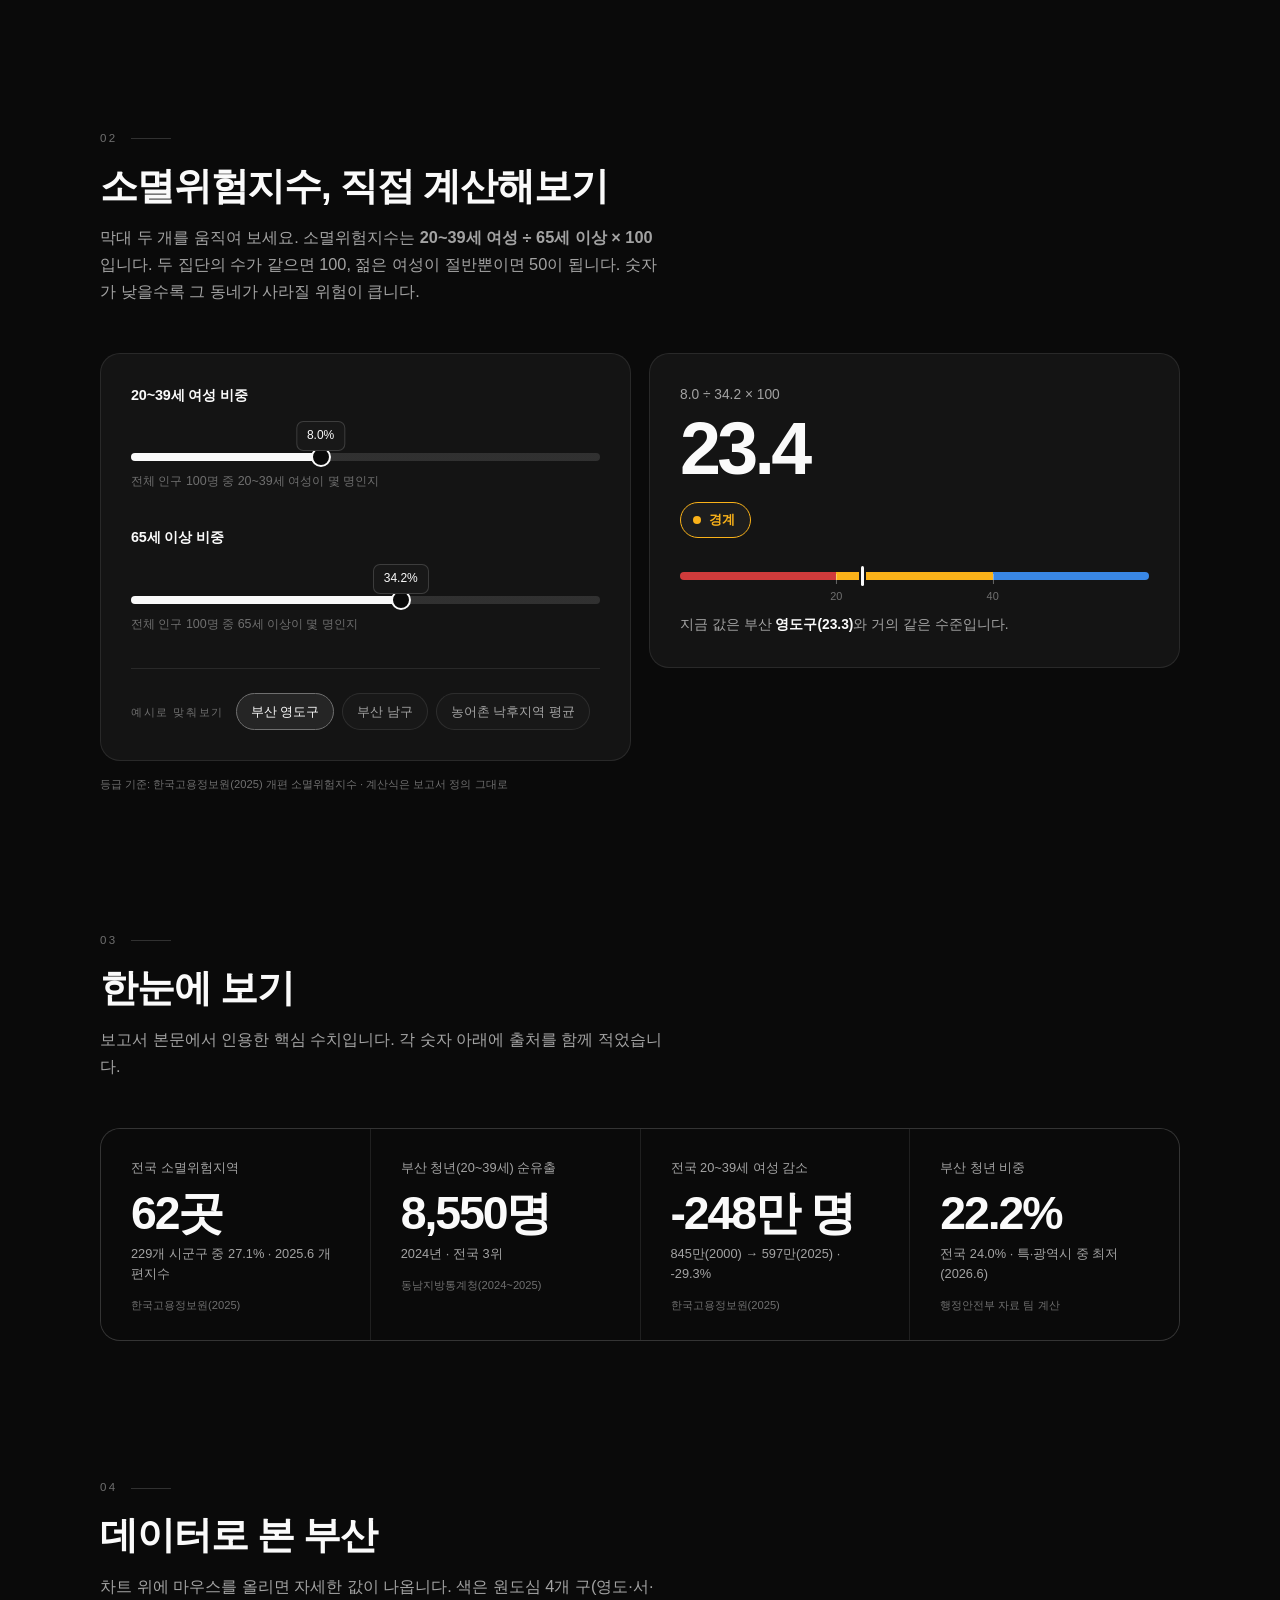
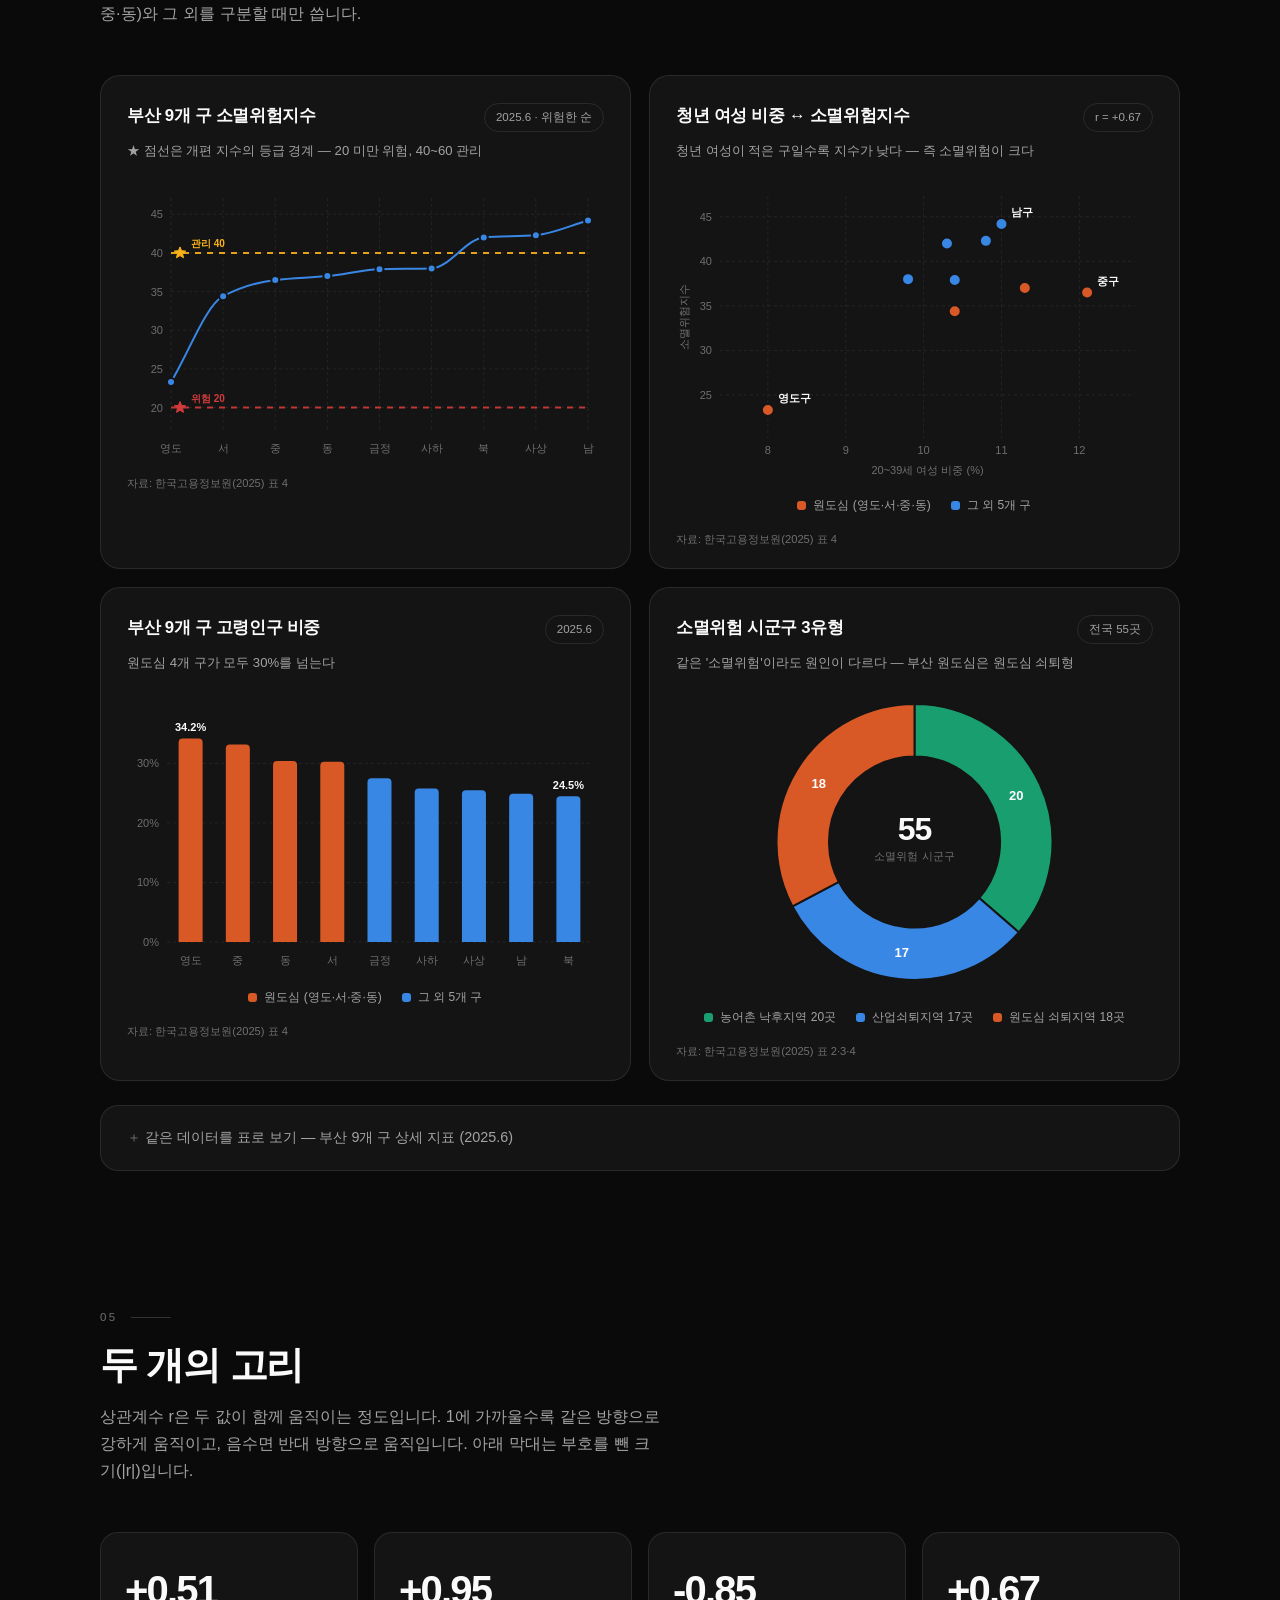
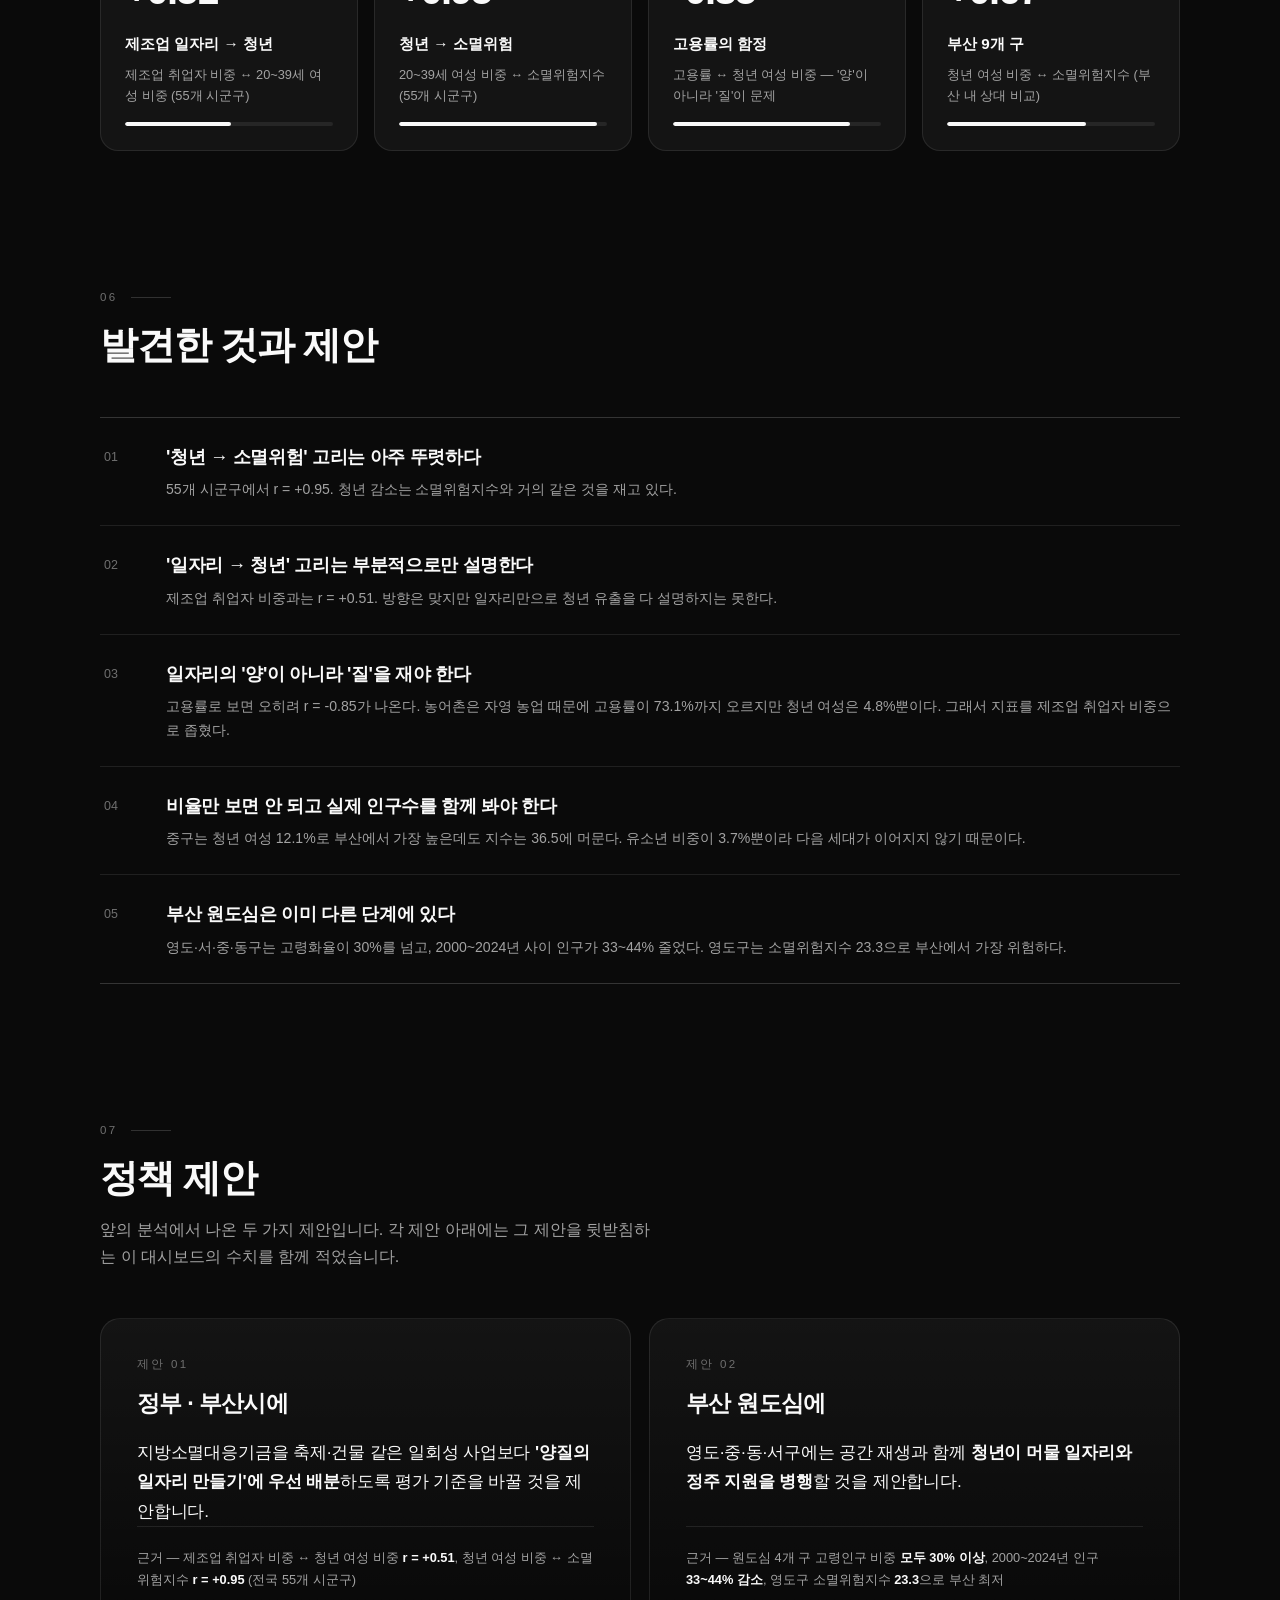
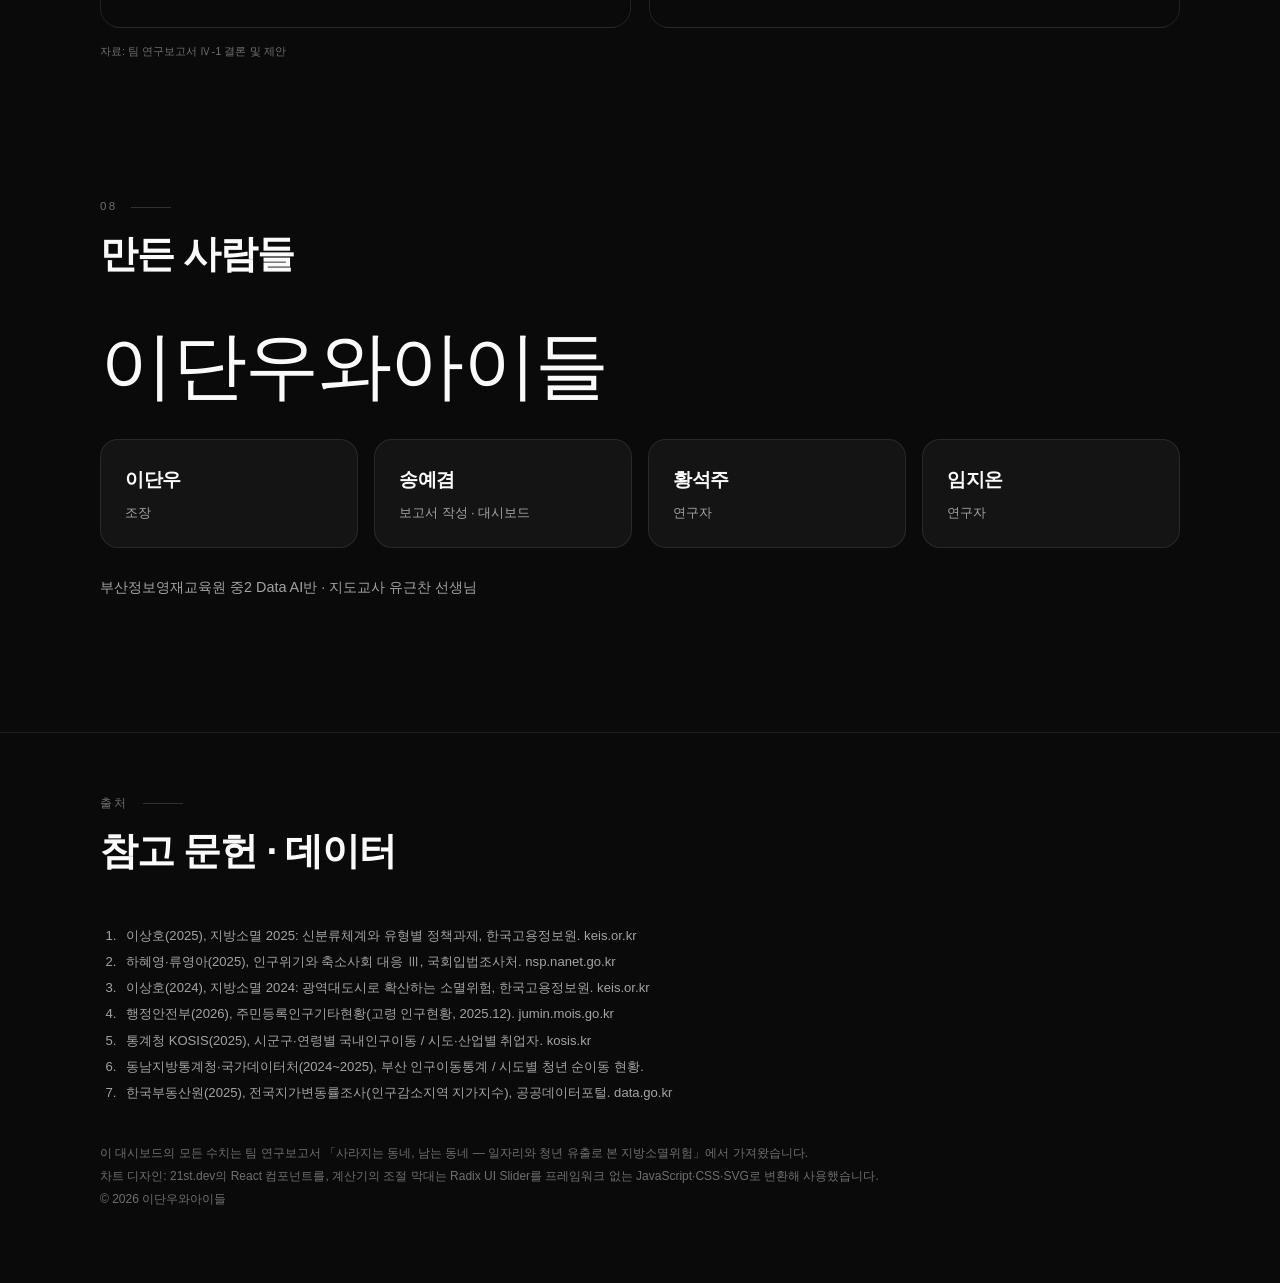
==== commit 5dff2c78: "정책 제안을 독립 섹션(07)으로 분리 보고서 Ⅳ-1 '결론 및 제안'에서는 정책 제안이 핵심인데, 대시보드에서는 06 섹션 맨 아래 작은 카드 두 장으로 들어가 있어 결론 5가지" ====
--- a/index.html
+++ b/index.html
@@ -266,24 +266,46 @@
         </div>
       </div>
 
+    </section>
+
+    <!-- ══════════════ 07 정책 제안 ══════════════
+         연구보고서 Ⅳ-1 '결론 및 제안'의 정책 제안 ①② 를 그대로 옮긴 섹션. -->
+    <section class="block reveal" id="policy">
+      <div class="sec-head">
+        <span class="sec-num">07</span>
+        <h2 class="sec-title">정책 제안</h2>
+        <p class="sec-desc">앞의 분석에서 나온 두 가지 제안입니다. 각 제안 아래에는 그 제안을 뒷받침하는
+          이 대시보드의 수치를 함께 적었습니다.</p>
+      </div>
+
       <div class="proposals">
-        <div class="proposal">
-          <p class="who">제안 01 · 정부와 부산시에</p>
-          <p>지방소멸대응기금을 축제나 건물 같은 일회성 사업보다 <strong>'양질의 일자리 만들기'</strong>에
-            먼저 배분하도록 평가 기준을 바꿀 것을 제안합니다.</p>
-        </div>
-        <div class="proposal">
-          <p class="who">제안 02 · 부산 원도심에</p>
-          <p>영도·중·동·서구에는 공간 재생과 함께 <strong>청년이 머무를 일자리와 정주 지원</strong>을
-            같이 진행할 것을 제안합니다.</p>
-        </div>
-      </div>
-    </section>
-
-    <!-- ══════════════ 07 팀 ══════════════ -->
+        <article class="proposal">
+          <p class="who">제안 01</p>
+          <p class="to">정부 · 부산시에</p>
+          <p class="body">지방소멸대응기금을 축제·건물 같은 일회성 사업보다
+            <strong>'양질의 일자리 만들기'에 우선 배분</strong>하도록
+            평가 기준을 바꿀 것을 제안합니다.</p>
+          <p class="why">근거 — 제조업 취업자 비중 ↔ 청년 여성 비중 <b>r = +0.51</b>,
+            청년 여성 비중 ↔ 소멸위험지수 <b>r = +0.95</b> (전국 55개 시군구)</p>
+        </article>
+
+        <article class="proposal">
+          <p class="who">제안 02</p>
+          <p class="to">부산 원도심에</p>
+          <p class="body">영도·중·동·서구에는 공간 재생과 함께
+            <strong>청년이 머물 일자리와 정주 지원을 병행</strong>할 것을 제안합니다.</p>
+          <p class="why">근거 — 원도심 4개 구 고령인구 비중 <b>모두 30% 이상</b>,
+            2000~2024년 인구 <b>33~44% 감소</b>, 영도구 소멸위험지수 <b>23.3</b>으로 부산 최저</p>
+        </article>
+      </div>
+
+      <p class="card-src">자료: 팀 연구보고서 Ⅳ-1 결론 및 제안</p>
+    </section>
+
+    <!-- ══════════════ 08 팀 ══════════════ -->
     <section class="block reveal">
       <div class="sec-head">
-        <span class="sec-num">07</span>
+        <span class="sec-num">08</span>
         <h2 class="sec-title">만든 사람들</h2>
       </div>
       <p class="team-name">이단우와아이들</p>
--- a/static/dashboard.css
+++ b/static/dashboard.css
@@ -665,20 +665,60 @@
 .finding .t { font-size: clamp(1rem, 2.2vw, 1.15rem); font-weight: 600; letter-spacing: -0.02em; }
 .finding .d { margin-top: 6px; font-size: 0.88rem; color: var(--ink-2); }
 
+/* =========================================================
+   07 · 정책 제안
+   보고서 Ⅳ장의 핵심이라 결론 안에 묻어두지 않고 독립 섹션으로 뺐다.
+   ========================================================= */
 .proposals {
-  margin-top: 40px;
   display: grid;
-  grid-template-columns: repeat(auto-fit, minmax(min(320px, 100%), 1fr));
-  gap: 16px;
-}
+  grid-template-columns: repeat(auto-fit, minmax(min(380px, 100%), 1fr));
+  gap: 18px;
+}
+
 .proposal {
   border: 1px solid var(--line);
-  border-radius: 18px;
-  padding: 26px;
-  background: linear-gradient(180deg, rgba(255, 255, 255, 0.035), transparent);
-}
-.proposal .who { font-size: 0.72rem; letter-spacing: 0.16em; color: var(--ink-3); }
-.proposal p { margin-top: 12px; font-size: 0.98rem; letter-spacing: -0.01em; }
+  border-radius: 20px;
+  padding: clamp(26px, 3.2vw, 36px);
+  background: linear-gradient(180deg, rgba(255, 255, 255, 0.045), transparent);
+  display: flex;
+  flex-direction: column;
+}
+
+.proposal .who {
+  font-size: 0.72rem;
+  letter-spacing: 0.2em;
+  color: var(--ink-3);
+}
+
+.proposal .to {
+  margin-top: 10px;
+  font-size: clamp(1.15rem, 2.6vw, 1.45rem);
+  font-weight: 700;
+  letter-spacing: -0.03em;
+}
+
+.proposal .body {
+  margin-top: 16px;
+  font-size: clamp(0.98rem, 2vw, 1.08rem);
+  letter-spacing: -0.01em;
+  line-height: 1.7;
+}
+.proposal .body strong { font-weight: 700; }
+
+/* 근거 줄은 카드 맨 아래에 붙여 두 카드의 높이가 달라도 나란히 보이게 한다 */
+.proposal .why {
+  margin-top: auto;
+  padding-top: 20px;
+  border-top: 1px solid var(--line);
+  font-size: 0.8rem;
+  color: var(--ink-2);
+  line-height: 1.7;
+}
+.proposal .why b {
+  color: var(--ink);
+  font-weight: 600;
+  font-variant-numeric: tabular-nums;
+}
 
 /* =========================================================
    표로 보기
@@ -715,7 +755,7 @@
 caption { caption-side: bottom; text-align: left; color: var(--ink-3); font-size: 0.74rem; padding-top: 12px; }
 
 /* =========================================================
-   07 · 팀
+   08 · 팀
    ========================================================= */
 .team-name {
   font-family: "Cafe24 Supermagic", var(--sans);
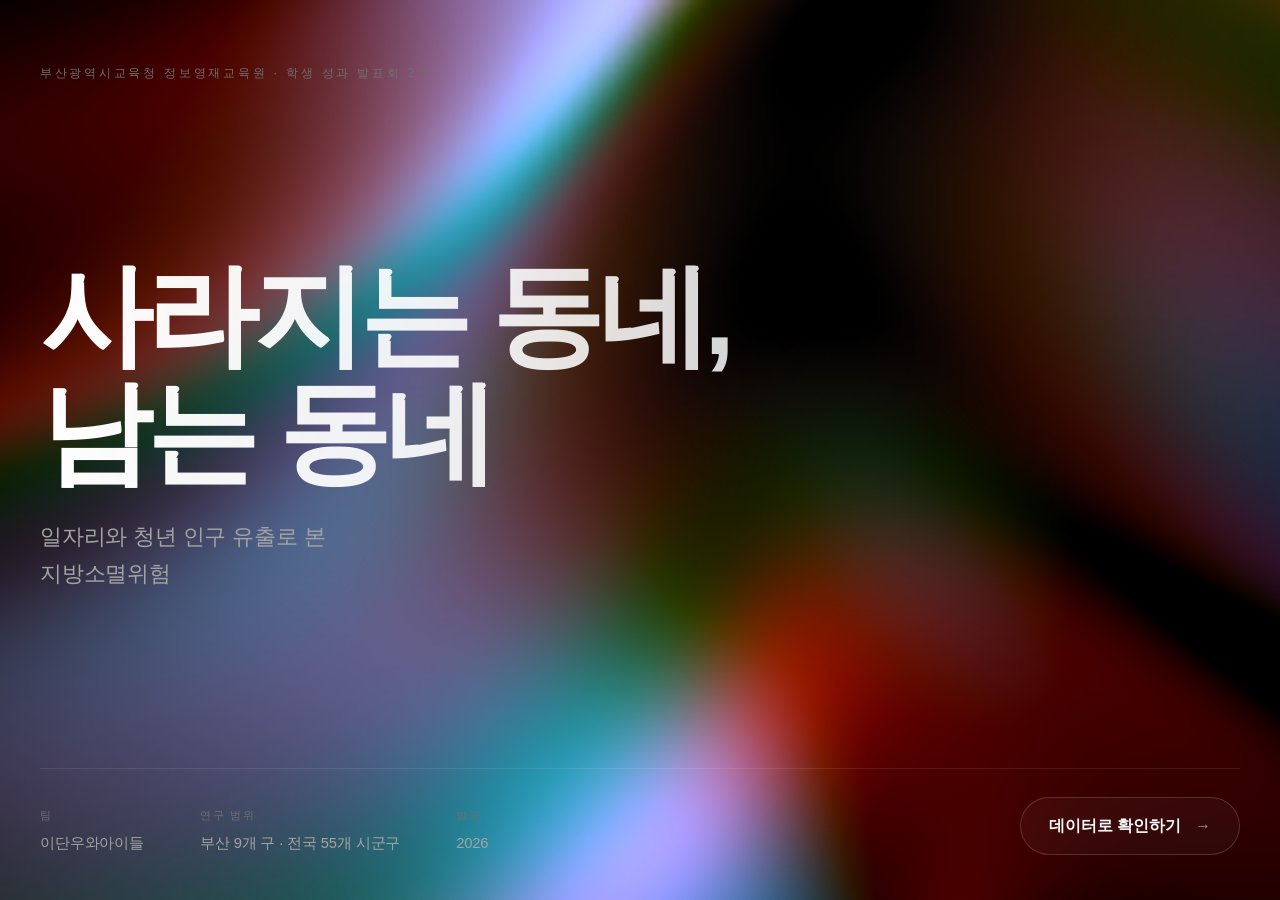
==== commit 59af0faf: "표지와 본문을 두 페이지로 나누고 배경 물결 추가 index.html 은 표지만 남기고, 01~08 섹션과 출처는 dashboard.html 로 옮겼다. 표지의 '데이터로 확인하기" ====
--- a/index.html
+++ b/index.html
@@ -7,17 +7,16 @@
   <meta name="description" content="일자리와 청년 유출로 본 지방소멸위험 — 부산정보영재교육원 이단우와아이들 팀 연구 대시보드">
   <meta name="theme-color" content="#0a0a0a">
   <link rel="stylesheet" href="static/dashboard.css">
-  <!-- JS가 켜져 있을 때만 스크롤 등장 효과를 쓴다.
-       이 클래스가 없으면 .reveal 섹션이 처음부터 그냥 보이므로,
-       스크립트가 실패해도 본문이 사라지지 않는다. -->
-  <script>document.documentElement.classList.add("js-on");</script>
 </head>
-<body>
+<body class="cover">
 
   <!-- ══════════════ 시작화면 ══════════════
-       움직이는 요소가 하나도 없다. 글자와 버튼이 모두 HTML에 그대로 있어서
-       JavaScript가 실행되지 않아도 화면이 그대로 보인다. -->
+       배경 물결은 canvas 로 그리는 장식이라 없어도 내용에 지장이 없다.
+       글자와 버튼은 모두 HTML 에 그대로 있어서 JavaScript 가
+       실행되지 않아도 화면이 그대로 보인다. -->
   <header class="hero">
+    <canvas id="hero-wave" aria-hidden="true"></canvas>
+
     <p class="eyebrow">부산광역시교육청 정보영재교육원 · 학생 성과 발표회 2기</p>
 
     <div class="hero-mid">
@@ -31,379 +30,12 @@
         <div><dt>연구 범위</dt><dd>부산 9개 구 · 전국 55개 시군구</dd></div>
         <div><dt>발표</dt><dd>2026</dd></div>
       </dl>
-      <a class="cta" href="#question">
+      <a class="cta" href="dashboard.html">
         <span>데이터로 확인하기</span><span class="arrow">→</span>
       </a>
     </div>
   </header>
 
-  <div class="wrap">
-
-    <!-- ══════════════ 01 연구 질문 ══════════════ -->
-    <section class="block reveal" id="question">
-      <div class="sec-head">
-        <span class="sec-num">01</span>
-        <h2 class="sec-title">연구 질문과 가설</h2>
-      </div>
-
-      <p class="lead">왜 어떤 동네는 사라지고, <em>어떤 동네는 남는가?</em></p>
-
-      <div class="chain">
-        <div class="chain-node">
-          <p class="step">원인</p>
-          <p class="what">양질의 일자리 부족</p>
-          <p class="how">제조업 취업자 비중(%)으로 측정</p>
-        </div>
-        <div class="chain-link">
-          <span class="ar">→</span>
-          <span class="r">r = +0.51</span>
-        </div>
-        <div class="chain-node">
-          <p class="step">경로</p>
-          <p class="what">청년(20~39세) 순유출</p>
-          <p class="how">20~39세 여성 비중(%) · 순이동자 수(명)</p>
-        </div>
-        <div class="chain-link">
-          <span class="ar">→</span>
-          <span class="r">r = +0.95</span>
-        </div>
-        <div class="chain-node">
-          <p class="step">결과</p>
-          <p class="what">소멸위험지수 악화</p>
-          <p class="how">20~39세 여성 ÷ 65세 이상 × 100</p>
-        </div>
-      </div>
-
-      <div class="note-card">
-        <strong>판정 기준을 분석 전에 미리 고정했습니다 (2026.7.25 사전 등록).</strong><br>
-        전국 — 청년 여성 비중 하위 5곳 중 4곳 이상이 소멸위험지수 20 미만이면 가설 지지.<br>
-        부산 — 2025년 개편 지수에서 부산 16개 구·군에는 '위험' 단계가 없어, 절대 등급 대신
-        부산 안의 상대 순위로 판정합니다.
-      </div>
-    </section>
-
-    <!-- ══════════════ 02 계산기 ══════════════
-         슬라이더·설명·기본 결과가 전부 HTML에 들어 있고,
-         calc.js는 값을 바꿔 끼우는 일만 한다. -->
-    <section class="block reveal" id="calc">
-      <div class="sec-head">
-        <span class="sec-num">02</span>
-        <h2 class="sec-title">소멸위험지수, 직접 계산해보기</h2>
-        <p class="sec-desc">막대 두 개를 움직여 보세요. 소멸위험지수는
-          <strong>20~39세 여성 ÷ 65세 이상 × 100</strong>입니다. 두 집단의 수가 같으면 100,
-          젊은 여성이 절반뿐이면 50이 됩니다. 숫자가 낮을수록 그 동네가 사라질 위험이 큽니다.</p>
-      </div>
-
-      <div class="calc">
-        <div class="calc-controls">
-          <div class="field">
-            <label for="s-young">20~39세 여성 비중</label>
-            <div class="slider">
-              <input type="range" id="s-young" min="4" max="14" step="0.1" value="8">
-              <output class="slider-bubble" for="s-young">8.0%</output>
-            </div>
-            <p class="field-help">전체 인구 100명 중 20~39세 여성이 몇 명인지</p>
-          </div>
-
-          <div class="field">
-            <label for="s-aged">65세 이상 비중</label>
-            <div class="slider">
-              <input type="range" id="s-aged" min="18" max="46" step="0.1" value="34.2">
-              <output class="slider-bubble" for="s-aged">34.2%</output>
-            </div>
-            <p class="field-help">전체 인구 100명 중 65세 이상이 몇 명인지</p>
-          </div>
-
-          <div class="presets">
-            <span class="presets-label">예시로 맞춰보기</span>
-            <button type="button" data-young="8.0" data-aged="34.2">부산 영도구</button>
-            <button type="button" data-young="11.0" data-aged="24.9">부산 남구</button>
-            <button type="button" data-young="4.8" data-aged="43.4">농어촌 낙후지역 평균</button>
-          </div>
-        </div>
-
-        <div class="calc-result">
-          <!-- 여기 적힌 값은 슬라이더 초기값(영도구)의 계산 결과다.
-               JS가 실행되면 같은 자리에 새 값이 들어간다. -->
-          <p class="calc-formula" id="calc-formula">8.0 ÷ 34.2 × 100</p>
-          <p class="calc-value" id="calc-value">23.4</p>
-          <p class="calc-badge" id="calc-badge" style="--tone: var(--status-warning)">경계</p>
-          <div class="calc-gauge">
-            <span class="calc-needle" id="calc-needle"></span>
-            <span class="calc-mark" style="--at: 33.33%"><i>20</i></span>
-            <span class="calc-mark" style="--at: 66.67%"><i>40</i></span>
-          </div>
-          <p class="calc-compare" id="calc-compare">지금 값은 부산 <strong>영도구(23.3)</strong>와 거의 같은 수준입니다.</p>
-        </div>
-      </div>
-
-      <p class="card-src">등급 기준: 한국고용정보원(2025) 개편 소멸위험지수 · 계산식은 보고서 정의 그대로</p>
-    </section>
-
-    <!-- ══════════════ 03 한눈에 보기 ══════════════ -->
-    <section class="block reveal">
-      <div class="sec-head">
-        <span class="sec-num">03</span>
-        <h2 class="sec-title">한눈에 보기</h2>
-        <p class="sec-desc">보고서 본문에서 인용한 핵심 수치입니다. 각 숫자 아래에 출처를 함께 적었습니다.</p>
-      </div>
-      <div class="stats" id="stats"></div>
-    </section>
-
-    <!-- ══════════════ 04 데이터 ══════════════ -->
-    <section class="block reveal">
-      <div class="sec-head">
-        <span class="sec-num">04</span>
-        <h2 class="sec-title">데이터로 본 부산</h2>
-        <p class="sec-desc">차트 위에 마우스를 올리면 자세한 값이 나옵니다. 색은 원도심 4개 구(영도·서·중·동)와
-          그 외를 구분할 때만 씁니다.</p>
-      </div>
-
-      <div class="charts">
-        <article class="card">
-          <div class="card-head">
-            <h3>부산 9개 구 소멸위험지수</h3>
-            <span class="tag">2025.6 · 위험한 순</span>
-          </div>
-          <p class="card-sub">★ 점선은 개편 지수의 등급 경계 — 20 미만 위험, 40~60 관리</p>
-          <div class="chart" id="chart-line"></div>
-          <p class="card-src">자료: 한국고용정보원(2025) 표 4</p>
-        </article>
-
-        <article class="card">
-          <div class="card-head">
-            <h3>청년 여성 비중 ↔ 소멸위험지수</h3>
-            <span class="tag">r = +0.67</span>
-          </div>
-          <p class="card-sub">청년 여성이 적은 구일수록 지수가 낮다 — 즉 소멸위험이 크다</p>
-          <div class="chart" id="chart-scatter"></div>
-          <p class="card-src">자료: 한국고용정보원(2025) 표 4</p>
-        </article>
-
-        <article class="card">
-          <div class="card-head">
-            <h3>부산 9개 구 고령인구 비중</h3>
-            <span class="tag">2025.6</span>
-          </div>
-          <p class="card-sub">원도심 4개 구가 모두 30%를 넘는다</p>
-          <div class="chart" id="chart-bar"></div>
-          <p class="card-src">자료: 한국고용정보원(2025) 표 4</p>
-        </article>
-
-        <article class="card">
-          <div class="card-head">
-            <h3>소멸위험 시군구 3유형</h3>
-            <span class="tag">전국 55곳</span>
-          </div>
-          <p class="card-sub">같은 '소멸위험'이라도 원인이 다르다 — 부산 원도심은 원도심 쇠퇴형</p>
-          <div class="chart" id="chart-donut"></div>
-          <p class="card-src">자료: 한국고용정보원(2025) 표 2·3·4</p>
-        </article>
-      </div>
-
-      <details class="table-box">
-        <summary>같은 데이터를 표로 보기 — 부산 9개 구 상세 지표 (2025.6)</summary>
-        <div class="table-scroll"><table id="data-table"></table></div>
-      </details>
-    </section>
-
-    <!-- ══════════════ 05 상관계수 ══════════════ -->
-    <section class="block reveal">
-      <div class="sec-head">
-        <span class="sec-num">05</span>
-        <h2 class="sec-title">두 개의 고리</h2>
-        <p class="sec-desc">상관계수 r은 두 값이 함께 움직이는 정도입니다. 1에 가까울수록 같은 방향으로
-          강하게 움직이고, 음수면 반대 방향으로 움직입니다. 아래 막대는 부호를 뺀 크기(|r|)입니다.</p>
-      </div>
-      <div class="corr" id="corr"></div>
-    </section>
-
-    <!-- ══════════════ 06 결론 ══════════════ -->
-    <section class="block reveal">
-      <div class="sec-head">
-        <span class="sec-num">06</span>
-        <h2 class="sec-title">발견한 것과 제안</h2>
-      </div>
-
-      <div class="findings">
-        <div class="finding">
-          <span class="n">01</span>
-          <div>
-            <p class="t">'청년 → 소멸위험' 고리는 아주 뚜렷하다</p>
-            <p class="d">55개 시군구에서 r = +0.95. 청년 감소는 소멸위험지수와 거의 같은 것을 재고 있다.</p>
-          </div>
-        </div>
-        <div class="finding">
-          <span class="n">02</span>
-          <div>
-            <p class="t">'일자리 → 청년' 고리는 부분적으로만 설명한다</p>
-            <p class="d">제조업 취업자 비중과는 r = +0.51. 방향은 맞지만 일자리만으로 청년 유출을 다 설명하지는 못한다.</p>
-          </div>
-        </div>
-        <div class="finding">
-          <span class="n">03</span>
-          <div>
-            <p class="t">일자리의 '양'이 아니라 '질'을 재야 한다</p>
-            <p class="d">고용률로 보면 오히려 r = -0.85가 나온다. 농어촌은 자영 농업 때문에 고용률이 73.1%까지
-              오르지만 청년 여성은 4.8%뿐이다. 그래서 지표를 제조업 취업자 비중으로 좁혔다.</p>
-          </div>
-        </div>
-        <div class="finding">
-          <span class="n">04</span>
-          <div>
-            <p class="t">비율만 보면 안 되고 실제 인구수를 함께 봐야 한다</p>
-            <p class="d">중구는 청년 여성 12.1%로 부산에서 가장 높은데도 지수는 36.5에 머문다. 유소년 비중이
-              3.7%뿐이라 다음 세대가 이어지지 않기 때문이다.</p>
-          </div>
-        </div>
-        <div class="finding">
-          <span class="n">05</span>
-          <div>
-            <p class="t">부산 원도심은 이미 다른 단계에 있다</p>
-            <p class="d">영도·서·중·동구는 고령화율이 30%를 넘고, 2000~2024년 사이 인구가 33~44% 줄었다.
-              영도구는 소멸위험지수 23.3으로 부산에서 가장 위험하다.</p>
-          </div>
-        </div>
-      </div>
-
-    </section>
-
-    <!-- ══════════════ 07 정책 제안 ══════════════
-         연구보고서 Ⅳ-1 '결론 및 제안'의 정책 제안 ①② 를 그대로 옮긴 섹션. -->
-    <section class="block reveal" id="policy">
-      <div class="sec-head">
-        <span class="sec-num">07</span>
-        <h2 class="sec-title">정책 제안</h2>
-        <p class="sec-desc">앞의 분석에서 나온 두 가지 제안입니다. 각 제안 아래에는 그 제안을 뒷받침하는
-          이 대시보드의 수치를 함께 적었습니다.</p>
-      </div>
-
-      <div class="proposals">
-        <article class="proposal">
-          <p class="who">제안 01</p>
-          <p class="to">정부 · 부산시에</p>
-          <p class="body">지방소멸대응기금을 축제·건물 같은 일회성 사업보다
-            <strong>'양질의 일자리 만들기'에 우선 배분</strong>하도록
-            평가 기준을 바꿀 것을 제안합니다.</p>
-          <p class="why">근거 — 제조업 취업자 비중 ↔ 청년 여성 비중 <b>r = +0.51</b>,
-            청년 여성 비중 ↔ 소멸위험지수 <b>r = +0.95</b> (전국 55개 시군구)</p>
-        </article>
-
-        <article class="proposal">
-          <p class="who">제안 02</p>
-          <p class="to">부산 원도심에</p>
-          <p class="body">영도·중·동·서구에는 공간 재생과 함께
-            <strong>청년이 머물 일자리와 정주 지원을 병행</strong>할 것을 제안합니다.</p>
-          <p class="why">근거 — 원도심 4개 구 고령인구 비중 <b>모두 30% 이상</b>,
-            2000~2024년 인구 <b>33~44% 감소</b>, 영도구 소멸위험지수 <b>23.3</b>으로 부산 최저</p>
-        </article>
-      </div>
-
-      <p class="card-src">자료: 팀 연구보고서 Ⅳ-1 결론 및 제안</p>
-    </section>
-
-    <!-- ══════════════ 08 팀 ══════════════ -->
-    <section class="block reveal">
-      <div class="sec-head">
-        <span class="sec-num">08</span>
-        <h2 class="sec-title">만든 사람들</h2>
-      </div>
-      <p class="team-name">이단우와아이들</p>
-      <div class="members">
-        <div class="member"><p class="nm">이단우</p><p class="ro">조장</p></div>
-        <div class="member"><p class="nm">송예겸</p><p class="ro">보고서 작성 · 대시보드</p></div>
-        <div class="member"><p class="nm">황석주</p><p class="ro">연구자</p></div>
-        <div class="member"><p class="nm">임지온</p><p class="ro">연구자</p></div>
-      </div>
-      <p class="team-foot">부산정보영재교육원 중2 Data AI반 · 지도교사 유근찬 선생님</p>
-    </section>
-  </div>
-
-  <!-- ══════════════ 출처 ══════════════ -->
-  <footer class="site-foot">
-    <div class="wrap">
-      <div class="sec-head">
-        <span class="sec-num">출처</span>
-        <h2 class="sec-title">참고 문헌 · 데이터</h2>
-      </div>
-      <ol class="sources-list" id="sources"></ol>
-      <p class="foot-note">
-        이 대시보드의 모든 수치는 팀 연구보고서 「사라지는 동네, 남는 동네 — 일자리와 청년 유출로 본 지방소멸위험」에서 가져왔습니다.<br>
-        차트 디자인: 21st.dev의 React 컴포넌트를, 계산기의 조절 막대는 Radix UI Slider를
-        프레임워크 없는 JavaScript·CSS·SVG로 변환해 사용했습니다.<br>
-        © 2026 이단우와아이들
-      </p>
-    </div>
-  </footer>
-
-  <script src="static/data.js"></script>
-  <script src="static/charts.js"></script>
-  <script src="static/hero.js"></script>
-  <script src="static/calc.js"></script>
-  <script>
-    /* ---------- 요약 숫자 ---------- */
-    document.getElementById("stats").innerHTML = REPORT_DATA.stats.map((s) => `
-      <div class="stat">
-        <p class="k">${s.label}</p>
-        <p class="v">${s.value}</p>
-        <p class="s">${s.sub}</p>
-        <p class="src">${s.src}</p>
-      </div>`).join("");
-
-    /* ---------- 상관계수 (막대 길이는 부호를 뺀 |r|) ---------- */
-    document.getElementById("corr").innerHTML = REPORT_DATA.correlations.map((c) => `
-      <div class="corr-item">
-        <p class="r">${c.r}</p>
-        <p class="pair">${c.pair}</p>
-        <p class="note">${c.note}</p>
-        <div class="rbar"><span style="width:${Math.abs(parseFloat(c.r)) * 100}%"></span></div>
-      </div>`).join("");
-
-    /* ---------- 차트 4개 ---------- */
-    const GU = REPORT_DATA.busanGu;
-    const GROUPS = {
-      old:  { label: "원도심 (영도·서·중·동)", color: "var(--chart-2)" },
-      rest: { label: "그 외 5개 구",           color: "var(--chart-1)" },
-    };
-
-    renderLineChart(document.getElementById("chart-line"), {
-      data: [...GU].sort((a, b) => a.index - b.index)
-        .map((d) => ({ label: d.gu.replace("구", ""), y: d.index, change: d.popChange })),
-      levels: REPORT_DATA.levels,
-    });
-
-    renderScatterChart(document.getElementById("chart-scatter"), {
-      data: GU.map((d) => ({ x: d.youngF, y: d.index, label: d.gu,
-        group: d.oldTown ? "old" : "rest", aged: d.aged, popChange: d.popChange })),
-      groups: GROUPS,
-      xLabel: "20~39세 여성 비중 (%)",
-      yLabel: "소멸위험지수",
-      annotate: ["영도구", "중구", "남구"],
-    });
-
-    renderBarChart(document.getElementById("chart-bar"), {
-      data: [...GU].sort((a, b) => b.aged - a.aged)
-        .map((d) => ({ label: d.gu, value: d.aged, group: d.oldTown ? "old" : "rest" })),
-      groups: GROUPS,
-    });
-
-    renderDonutChart(document.getElementById("chart-donut"), {
-      data: REPORT_DATA.types.map((t) => ({ ...t, color: `var(--chart-${t.slot})` })),
-    });
-
-    /* ---------- 데이터 표 ---------- */
-    document.getElementById("data-table").innerHTML =
-      `<thead><tr><th>구</th><th>전체인구</th><th>고령 비중</th><th>20~39세 여성</th>
-       <th>제조업 취업자</th><th>인구증감 00~24</th><th>소멸위험지수</th></tr></thead><tbody>` +
-      GU.map((d) => `<tr class="${d.oldTown ? "row-old" : ""}">
-        <td>${d.gu}${d.oldTown ? " *" : ""}</td><td>${d.pop.toLocaleString()}명</td>
-        <td>${d.aged}%</td><td>${d.youngF}%</td><td>${d.manuf}%</td>
-        <td>${d.popChange}%</td><td>${d.index}</td></tr>`).join("") +
-      `</tbody><caption>* 표시는 원도심 4개 구 · 자료: 한국고용정보원(2025) 표 4</caption>`;
-
-    /* ---------- 출처 ---------- */
-    document.getElementById("sources").innerHTML =
-      REPORT_DATA.sources.map((s) => `<li>${s}</li>`).join("");
-  </script>
+  <script src="static/wave.js"></script>
 </body>
 </html>
--- a/static/dashboard.css
+++ b/static/dashboard.css
@@ -49,6 +49,11 @@
   line-height: 1.65;
   -webkit-font-smoothing: antialiased;
   overflow-x: hidden;
+  /* 한글은 낱글자 단위로 잘려서 '지방소 / 멸위험' 처럼 되기 쉽다.
+     keep-all 로 띄어쓰기에서만 줄을 바꾼다. break-word 는 한 낱말이
+     줄 하나에도 안 들어갈 때만 쪼개므로 anywhere 보다 덜 공격적이다. */
+  word-break: keep-all;
+  overflow-wrap: break-word;
 }
 
 /* =========================================================
@@ -66,22 +71,35 @@
   padding: clamp(40px, 7vh, 72px) var(--pad) clamp(32px, 5vh, 52px);
 }
 
-/* 왼쪽 위에서 옅게 퍼지는 빛 — 정지된 그라디언트 한 장 */
+/* 배경 물결 (static/wave.js 가 그린다).
+   장식이라 aria-hidden 이고, 이 파일이 없어도 표지는 그대로 보인다. */
+#hero-wave {
+  position: absolute;
+  inset: 0;
+  width: 100%;
+  height: 100%;
+  display: block;
+  pointer-events: none;
+}
+
+/* 물결 위에 글자가 올라가므로 어둡게 한 겹 덮어 읽기 쉽게 만든다.
+   왼쪽(글자가 있는 쪽)을 더 진하게 깐다. */
 .hero::before {
   content: "";
   position: absolute;
   inset: 0;
-  background: radial-gradient(1100px 550px at 15% 5%, rgba(255, 255, 255, 0.055), transparent 62%);
+  background:
+    linear-gradient(100deg, rgba(10, 10, 10, 0.9) 0%, rgba(10, 10, 10, 0.62) 42%, rgba(10, 10, 10, 0.1) 100%);
   pointer-events: none;
 }
 
-/* 아래쪽으로 갈수록 배경이 페이지 색과 자연스럽게 이어지도록 */
+/* 위아래 가장자리를 페이지 색으로 눌러 물결이 잘린 티가 안 나게 한다 */
 .hero::after {
   content: "";
   position: absolute;
-  left: 0; right: 0; bottom: 0;
-  height: 24vh;
-  background: linear-gradient(to bottom, transparent, var(--bg));
+  inset: 0;
+  background:
+    linear-gradient(to bottom, var(--bg) 0%, transparent 18%, transparent 72%, var(--bg) 100%);
   pointer-events: none;
 }
 
@@ -159,6 +177,63 @@
 
 .cta .arrow { opacity: 0.6; }
 .cta:hover .arrow { opacity: 1; }
+
+/* 표지는 이 한 화면이 전부다. 스크롤할 것이 없으니 막아 둔다 */
+body.cover { overflow: hidden; }
+
+/* =========================================================
+   본문 페이지 상단 바 (dashboard.html)
+   표지로 돌아가는 길. 스크롤해도 위에 붙어 있는다.
+   ========================================================= */
+.topbar {
+  position: sticky;
+  top: 0;
+  z-index: 20;
+  background: rgba(10, 10, 10, 0.82);
+  backdrop-filter: blur(10px);
+  border-bottom: 1px solid var(--line);
+}
+
+/* .wrap 의 padding: 0 이 나중에 선언돼 있어서, 선택자를 한 단계 겹쳐
+   우선순위를 올려야 위아래 여백이 먹는다 */
+.topbar .topbar-inner {
+  display: flex;
+  align-items: center;
+  gap: 20px;
+  padding-top: 15px;
+  padding-bottom: 15px;
+}
+
+.back {
+  display: inline-flex;
+  align-items: center;
+  gap: 9px;
+  color: var(--ink-2);
+  text-decoration: none;
+  font-size: 0.88rem;
+  font-weight: 600;
+  white-space: nowrap;
+  transition: color 0.2s ease;
+}
+.back:hover { color: var(--ink); }
+.back .arrow { opacity: 0.6; }
+.back:hover .arrow { opacity: 1; }
+
+.topbar-title {
+  margin-left: auto;
+  font-size: 0.82rem;
+  color: var(--ink-3);
+  letter-spacing: -0.01em;
+  white-space: nowrap;
+  overflow: hidden;
+  text-overflow: ellipsis;
+}
+
+/* 상단 바 바로 아래에 첫 섹션이 붙지 않도록 여백을 조금 줄인다 */
+.topbar + .wrap > section.block:first-child { margin-top: clamp(48px, 7vw, 88px); }
+
+/* 앵커로 이동할 때 상단 바에 제목이 가리지 않게 */
+section.block { scroll-margin-top: 72px; }
 
 /* =========================================================
    본문 레이아웃
